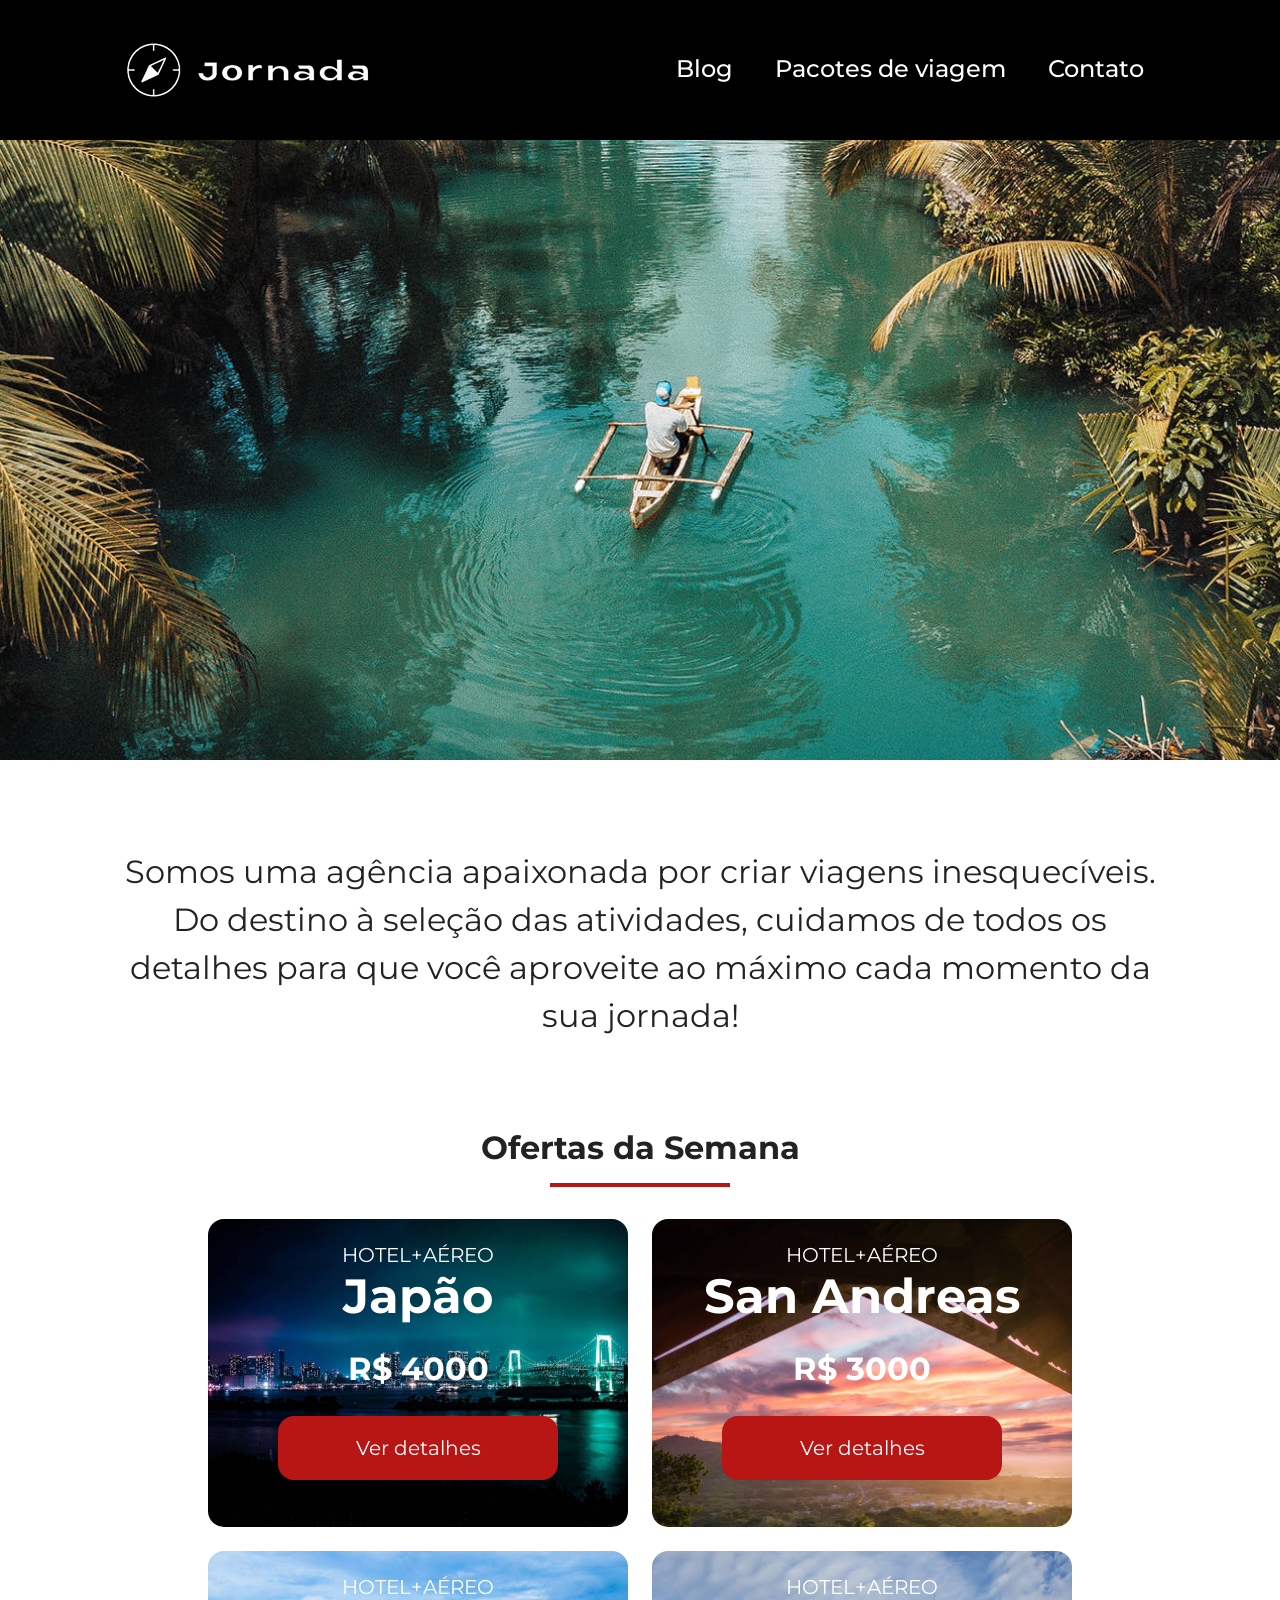
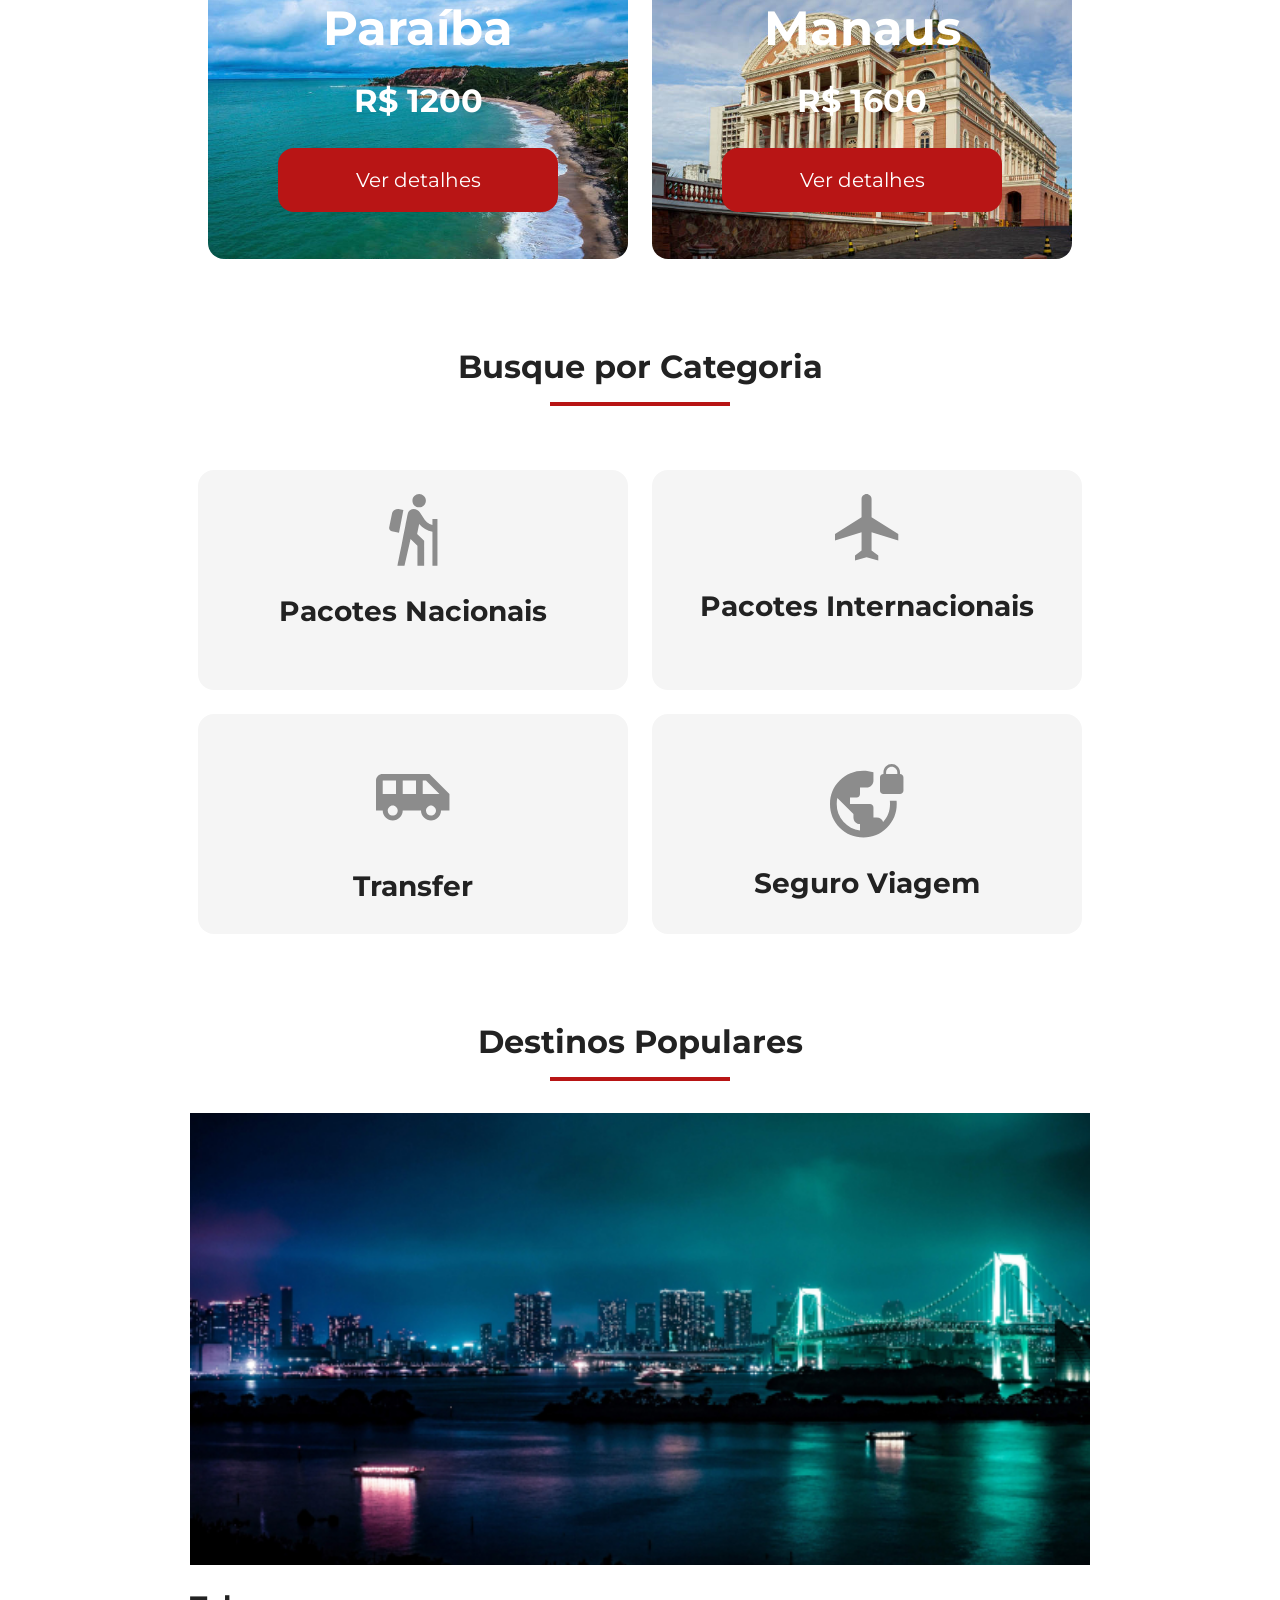
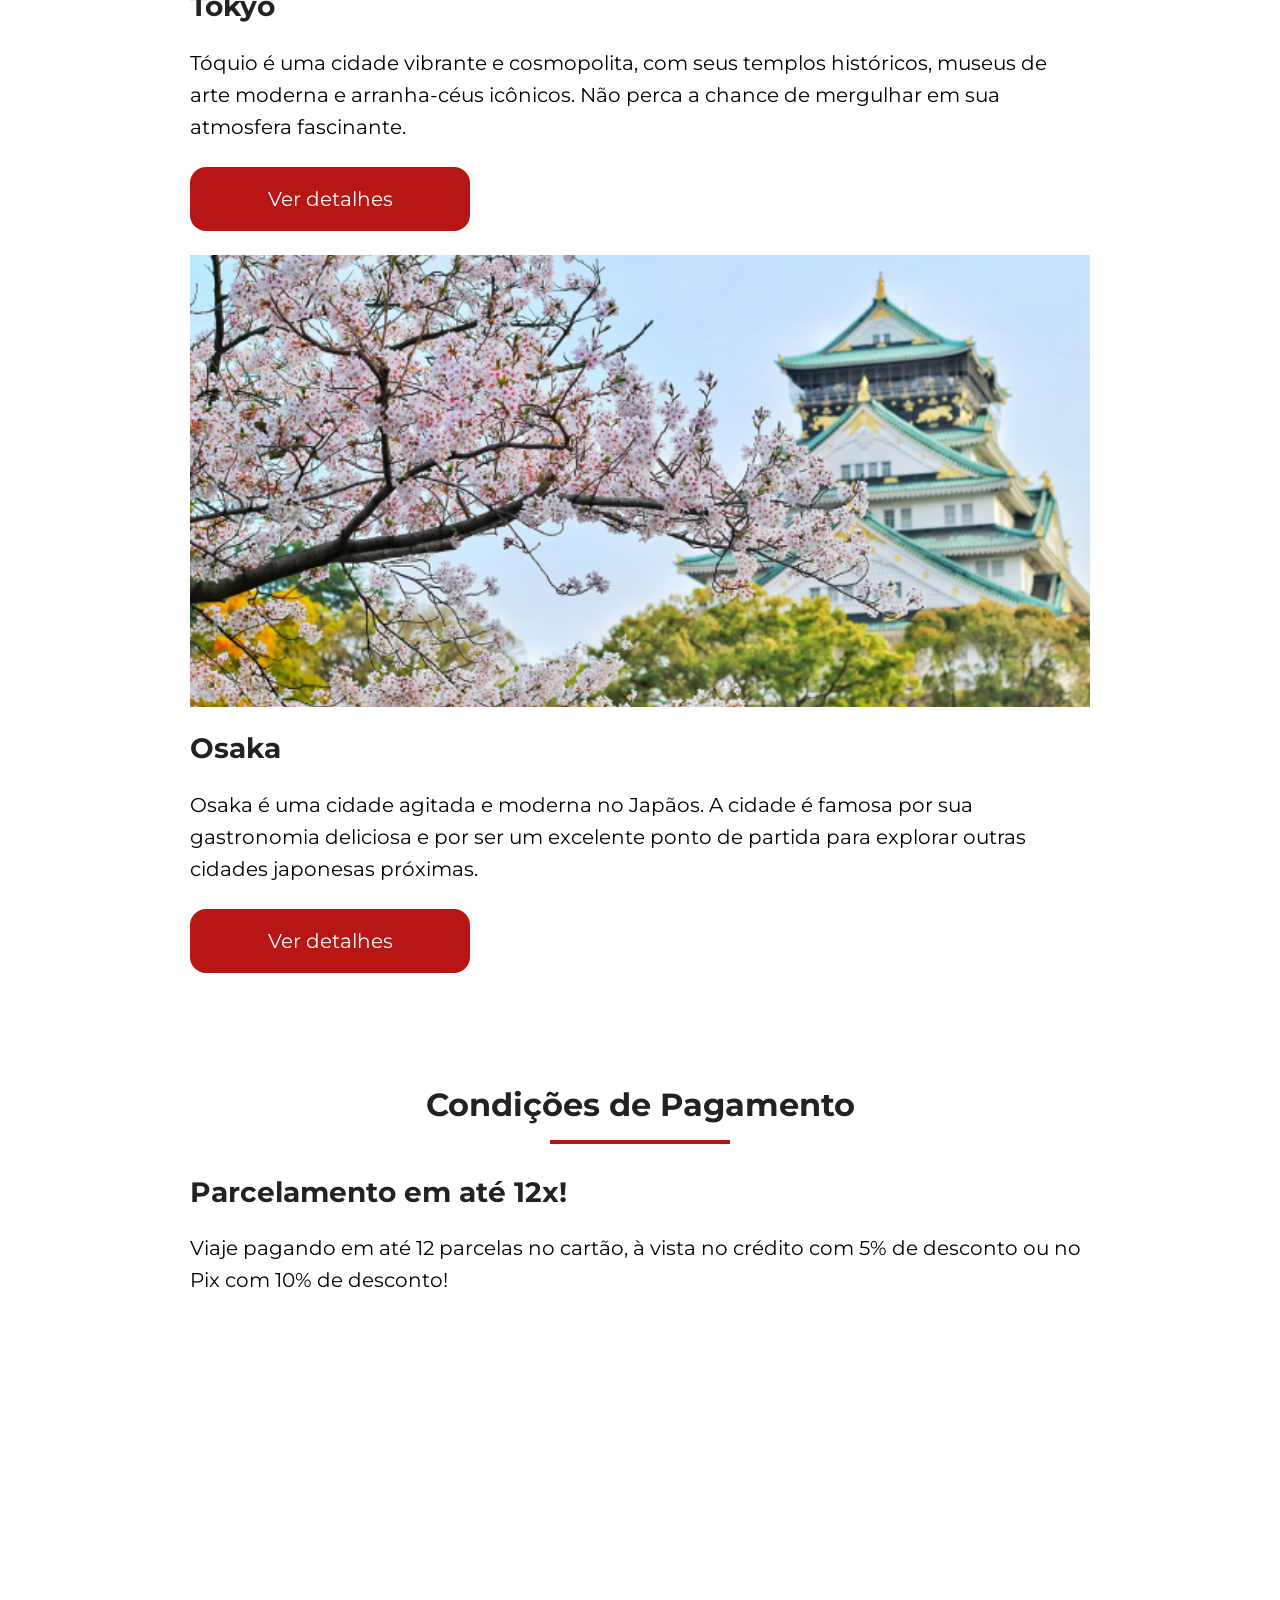
==== index.html @ 36fef47f "corrigindo codigo" ====
<!doctype html>
<html lang="pt-br">
  <head>
    <meta charset="UTF-8" />
    <meta name="viewport" content="width=device-width, initial-scale=1.0" />
    <title>jornada-viagem</title>
    <link rel="stylesheet" href="css/style.css" />
    <link rel="shortcut icon" href="favicon.png" type="image/x-icon" />
  </head>
  <body>
    <header>
      <a class="link_logo" href="index.html" title="acessar pagina principal"
        ><img
          class="img_mobile"
          src="img/Logo-provisória-branca 1.png"
          alt="bussolar"
        />
        <img
          class="img_desktop"
          src="img/Logo-bussolar+texto-branca 1 (1).png"
          alt="bussolar+jornada"
        />
      </a>
      <div class="navgacao">
        <label for="menu">
          <img src="img/menu.png" alt="menu" />
        </label>
        <input type="checkbox" name="menu" id="menu" hidden />
        <nav>
          <ul class="list_link">
            <li>
              <a href="blog.html" target="_blank" title="acessar blog">Blog</a>
            </li>
            <li>
              <a
                href="pacotes.html"
                target="_blank"
                title="acessar pacotes de viagem"
                >Pacotes de viagem</a
              >
            </li>
            <li>
              <a href="contato.html" target="_blank" title="acessar contato"
                >Contato</a
              >
            </li>
          </ul>
        </nav>
      </div>
    </header>
    <section class="hero">
      <div class="hero-img"></div>
      <h2>
        Somos uma agência apaixonada por criar viagens inesquecíveis. Do destino
        à seleção das atividades, cuidamos de todos os detalhes para que você
        aproveite ao máximo cada momento da sua jornada!
      </h2>
    </section>
    <section class="offers">
      <div class="section-title">
        <h2>Ofertas da Semana</h2>
        <hr />
      </div>
      <div class="offers-cards">
        <article class="card japao">
          <header>
            <p>HOTEL+AÉREO</p>
            <h3>
              Japão<br />
              <span>R$ 4000</span>
            </h3>
          </header>
          <footer><a href="#" class="button">Ver detalhes</a></footer>
        </article>
        <article class="card san-andreas">
          <header>
            <p>HOTEL+AÉREO</p>
            <h3>
              San Andreas<br />
              <span>R$ 3000</span>
            </h3>
          </header>
          <footer><a href="#" class="button">Ver detalhes</a></footer>
        </article>
        <article class="card paraiba">
          <header>
            <p>HOTEL+AÉREO</p>
            <h3>
              Paraíba<br />
              <span>R$ 1200</span>
            </h3>
          </header>
          <footer><a href="#" class="button">Ver detalhes</a></footer>
        </article>
        <article class="card manaus">
          <header>
            <p>HOTEL+AÉREO</p>
            <h3>
              Manaus<br />
              <span>R$ 1600</span>
            </h3>
          </header>
          <footer>
            <a
              href="#"
              target="_blank"
              title="veja mais detalhes do destino Manaus"
              class="button"
              >Ver detalhes</a
            >
          </footer>
        </article>
      </div>
    </section>
    <section class="cartegory">
      <div class="section-title">
        <h2>Busque por Categoria</h2>
        <hr />
      </div>
      <div class="cartegory-cards">
        <a
          class="card"
          href="#"
          title="busque pela categoria pacote nacionais"
          target="_blank"
        >
          <img
            src="./img/pacotes-nacionais.svg"
            alt="incone cinza ae representando pessoa fazendo tracking"
          />
          <h3 class="title-container">Pacotes Nacionais</h3>
        </a>
        <a
          class="card"
          href="#"
          title="busque pela categoria pacote internacionais"
          target="_blank"
        >
          <img
            src="./img/pacotes-interacionais (1).svg"
            alt="incone cinza ae representando aviao de viagem internacional"
          />
          <h3 class="title-container">Pacotes Internacionais</h3>
        </a>
        <a
          class="card single-line transfer"
          href="#"
          title="busque pela categoria transfer"
          target="_blank"
        >
          <img
            src="./img/transfer.svg"
            alt="incone cinza ae representando onibus de viagem"
          />
          <h3 class="title-container">Transfer</h3>
        </a>
        <a
          class="card single-line"
          href="#"
          title="busque pela categoria Seguro Viagem"
          target="_blank"
        >
          <img
            src="./img/seguro-viagem.svg"
            alt="incone cinza ae representando seguro de vida"
          />
          <h3 class="title-container">Seguro Viagem</h3>
        </a>
      </div>
    </section>
    <section class="popular-destinations">
      <div class="section-title">
        <h2>Destinos Populares</h2>
        <hr />
      </div>
      <div class="popular-destination">
        <div class="destinations-cards">
          <article class="destinations-item">
            <header>
              <div class="img-intes tokyo"></div>
              <h4 class="title-container">Tokyo</h4>
              <p class="text-container">
                Tóquio é uma cidade vibrante e cosmopolita, com seus templos
                históricos, museus de arte moderna e arranha-céus icônicos. Não
                perca a chance de mergulhar em sua atmosfera fascinante.
              </p>
            </header>
            <footer>
              <a
                href="#"
                target="_blank"
                title="veja mais detalhes do destino Tokyo"
                class="button"
                >Ver detalhes</a
              >
            </footer>
          </article>
          <article class="destinations-item">
            <header>
              <div class="img-intes osaka"></div>
              <h4 class="title-container">Osaka</h4>
              <p class="text-container">
                Osaka é uma cidade agitada e moderna no Japãos. A cidade é
                famosa por sua gastronomia deliciosa e por ser um excelente
                ponto de partida para explorar outras cidades japonesas
                próximas.
              </p>
            </header>
            <footer>
              <a
                href="#"
                target="_blank"
                title="veja mais detalhes do destino Osaka"
                class="button"
                >Ver detalhes</a
              >
            </footer>
          </article>
        </div>
      </div>
    </section>
    <section class="payments">
      <div class="section-title">
        <h2>Condições de Pagamento</h2>
        <hr />
      </div>
      <div class="text-container">
        <h3 class="title-container">Parcelamento em até 12x!</h3>
        <p class="text-container">
          Viaje pagando em até 12 parcelas no cartão, à vista no crédito com 5%
          de desconto ou no Pix com 10% de desconto!
        </p>
      </div>
      <div class="img-container">
        <div class="img bag"></div>
        <div class="img passaport"></div>
        <div class="img people colspan-2"></div>
      </div>
    </section>
  </body>
</html>
---- css/style.css ----
@import url("./global.css");
@import url("./header.css");
@import url("./hero.css");
@import url("./offers.css");
@import url("./category.css");
@import url("./destinations.css");
@import url("./payments.css ");
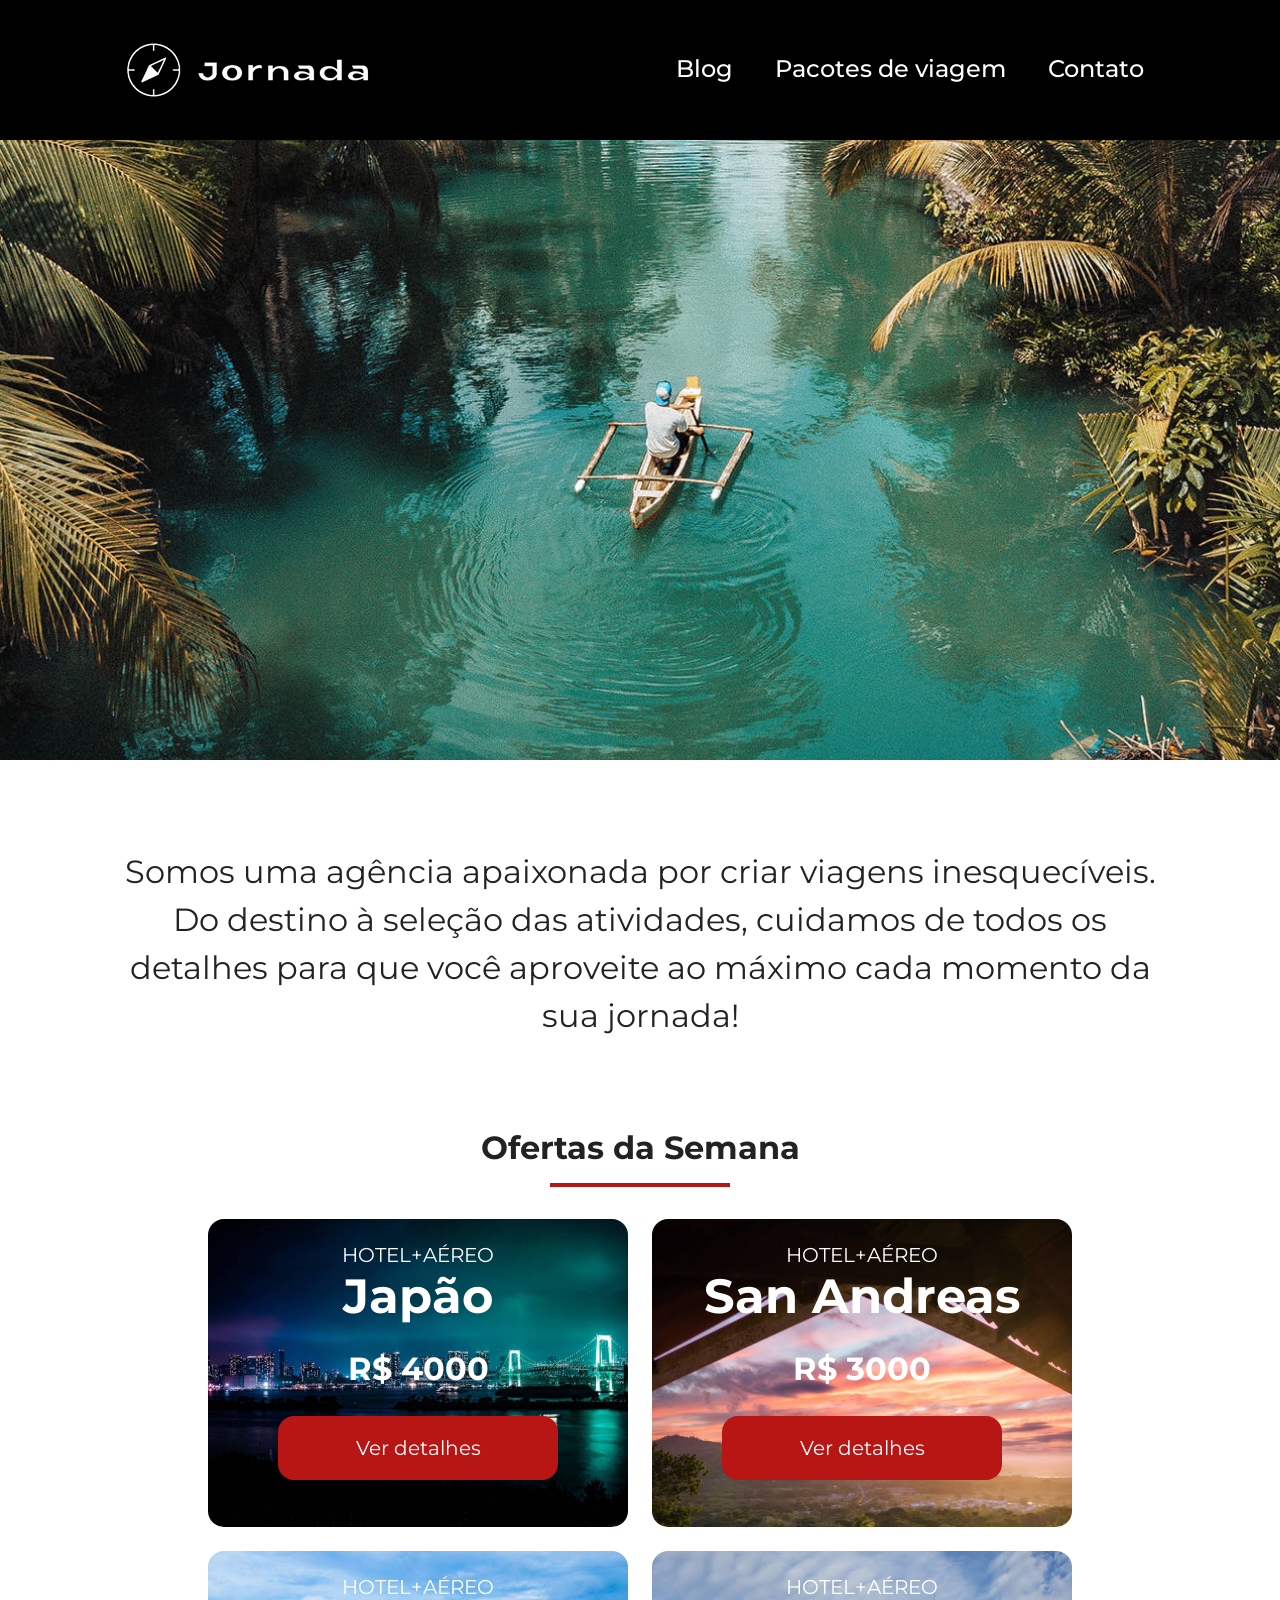
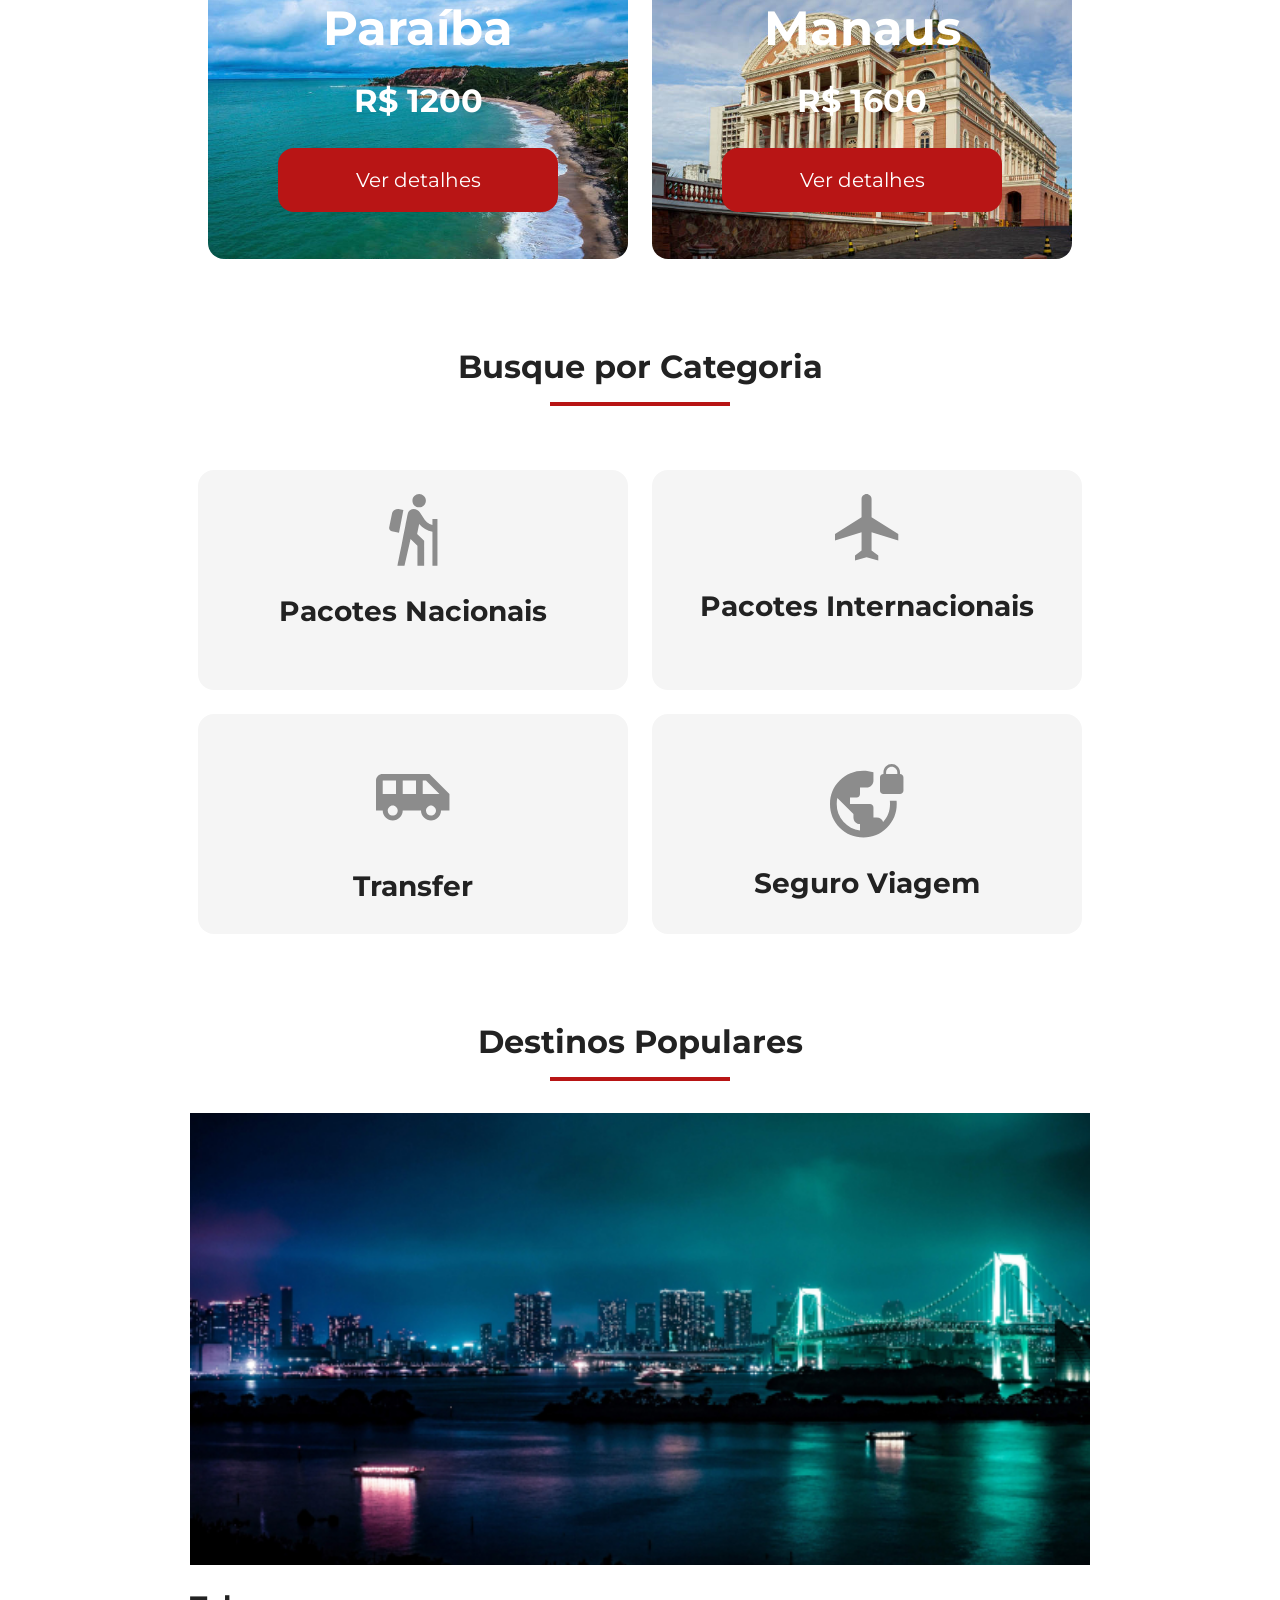
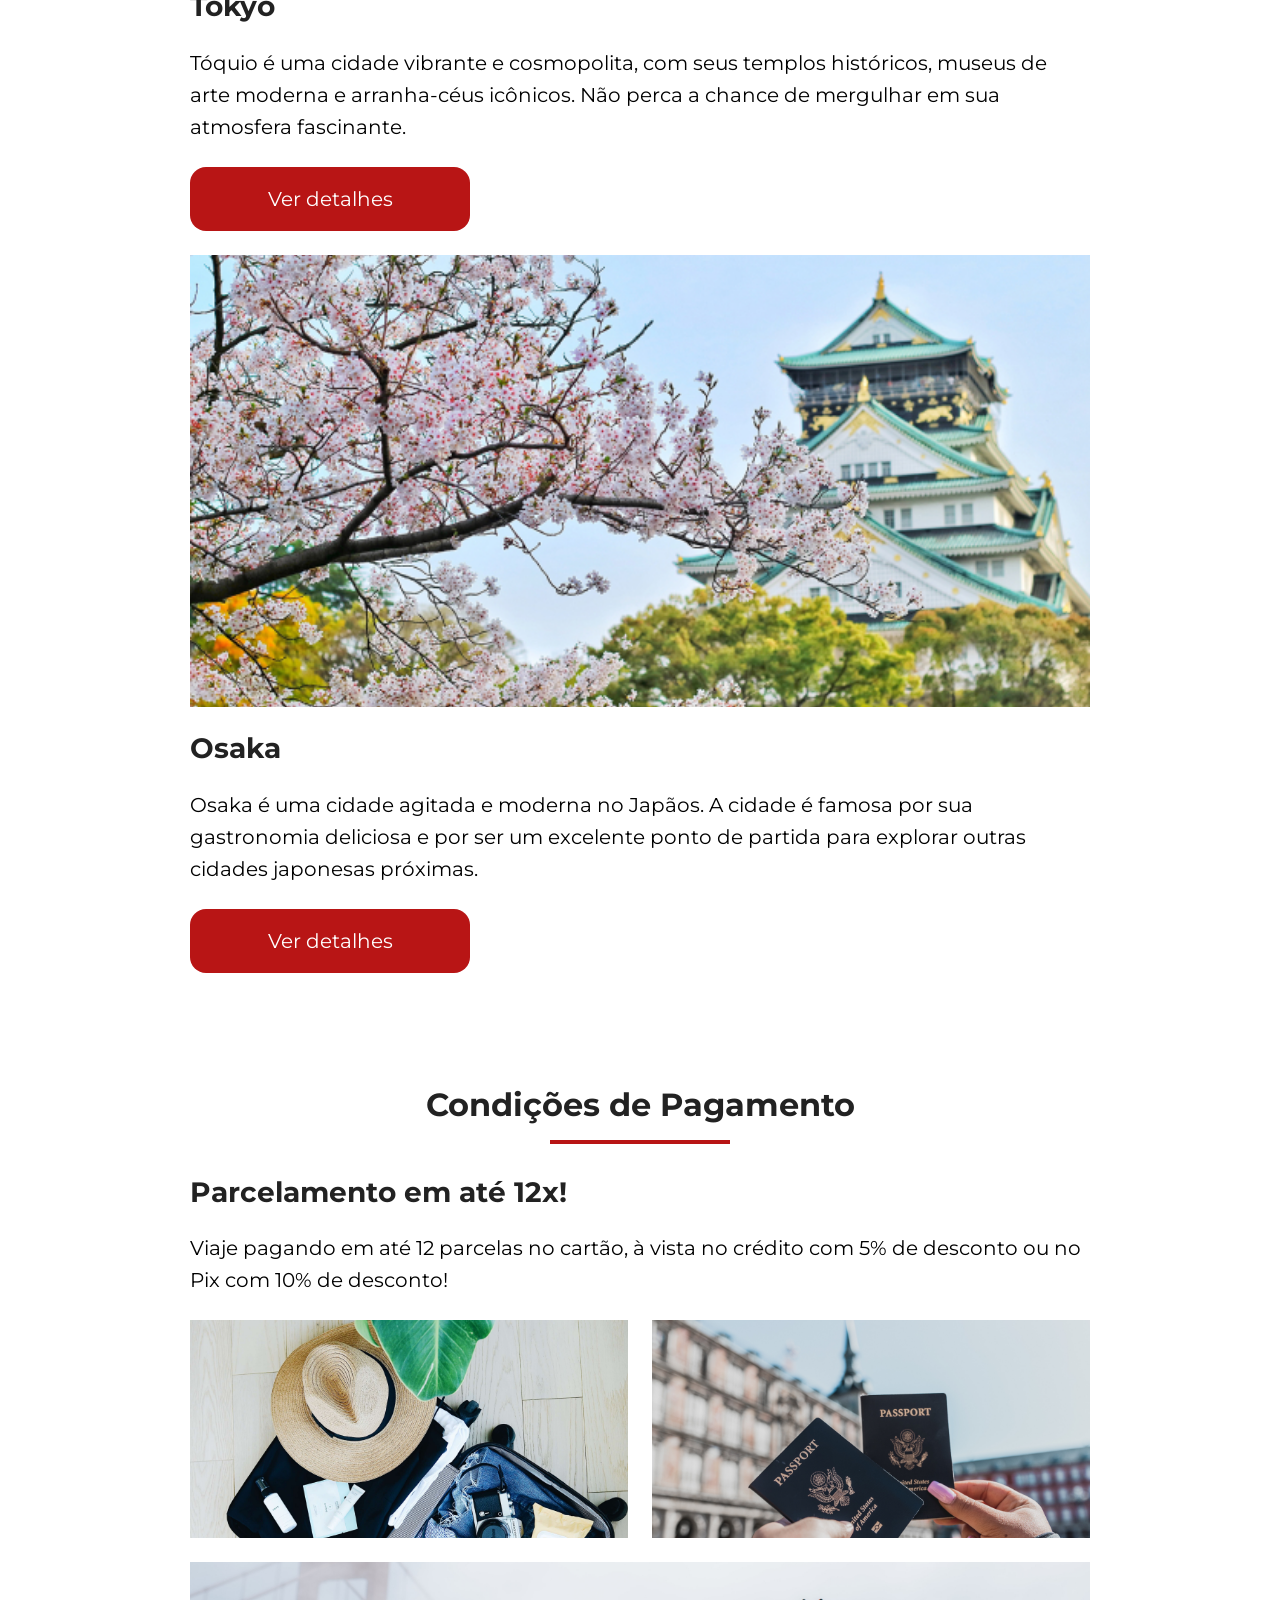
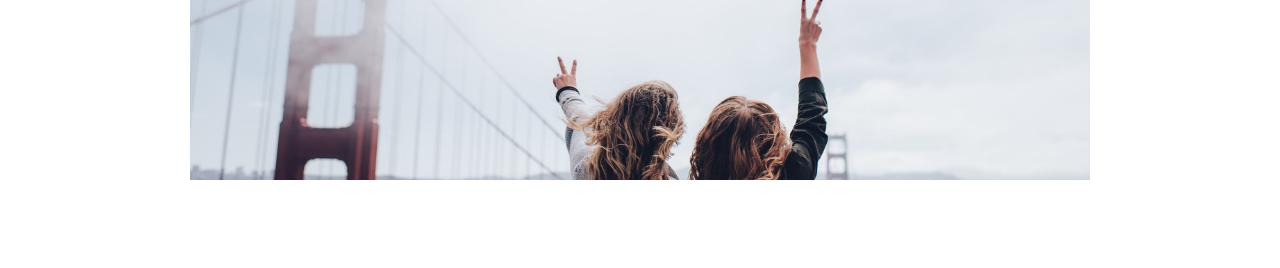
==== commit 39a248da: "finalizando paymenst" ====
--- a/index.html
+++ b/index.html
@@ -224,17 +224,19 @@
         <h2>Condições de Pagamento</h2>
         <hr />
       </div>
-      <div class="text-container">
-        <h3 class="title-container">Parcelamento em até 12x!</h3>
-        <p class="text-container">
-          Viaje pagando em até 12 parcelas no cartão, à vista no crédito com 5%
-          de desconto ou no Pix com 10% de desconto!
-        </p>
-      </div>
-      <div class="img-container">
-        <div class="img bag"></div>
-        <div class="img passaport"></div>
-        <div class="img people colspan-2"></div>
+      <div class="content-container">
+        <div class="text-container">
+          <h3 class="title-container">Parcelamento em até 12x!</h3>
+          <p class="text-container">
+            Viaje pagando em até 12 parcelas no cartão, à vista no crédito com
+            5% de desconto ou no Pix com 10% de desconto!
+          </p>
+        </div>
+        <div class="img-container">
+          <div class="img bag"></div>
+          <div class="img passaport"></div>
+          <div class="img people colspan-2"></div>
+        </div>
       </div>
     </section>
   </body>
--- a/css/style.css
+++ b/css/style.css
@@ -4,4 +4,4 @@
 @import url("./offers.css");
 @import url("./category.css");
 @import url("./destinations.css");
-@import url("./payments.css ");
+@import url("./payments.css");
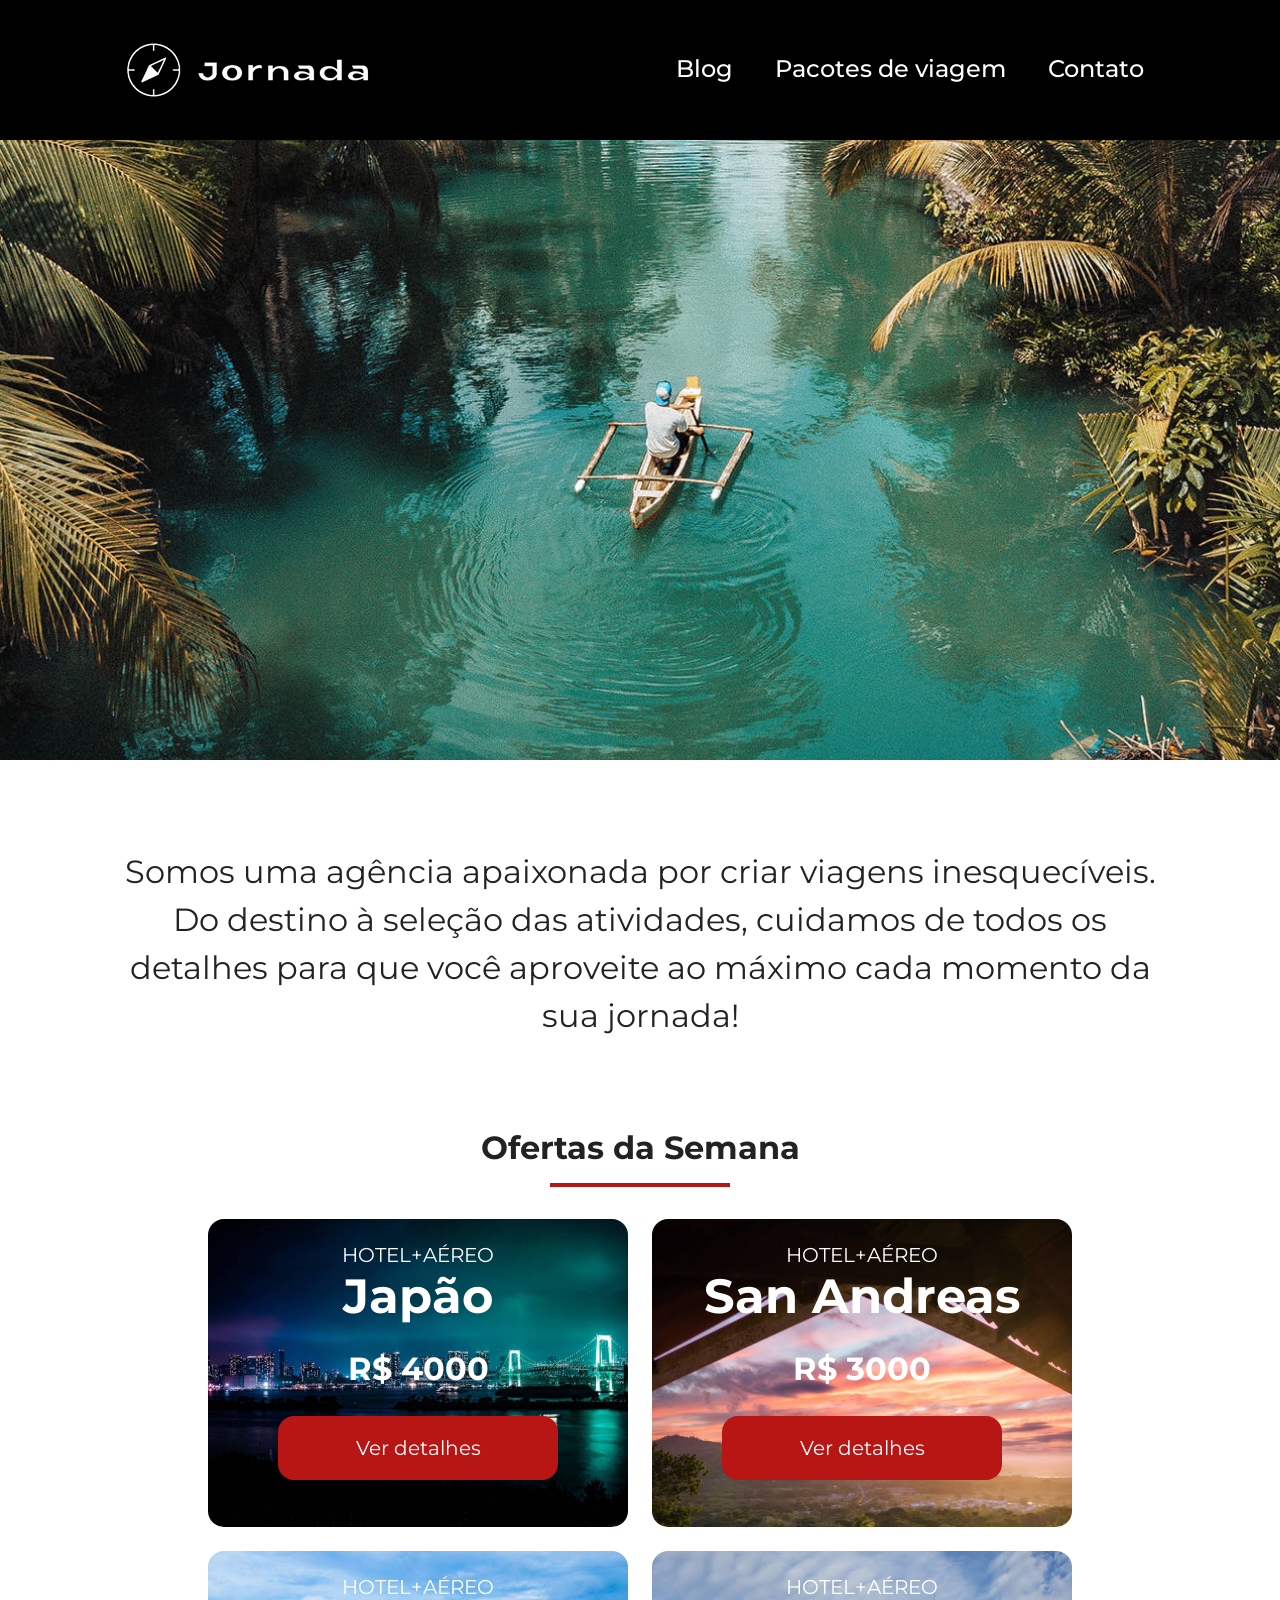
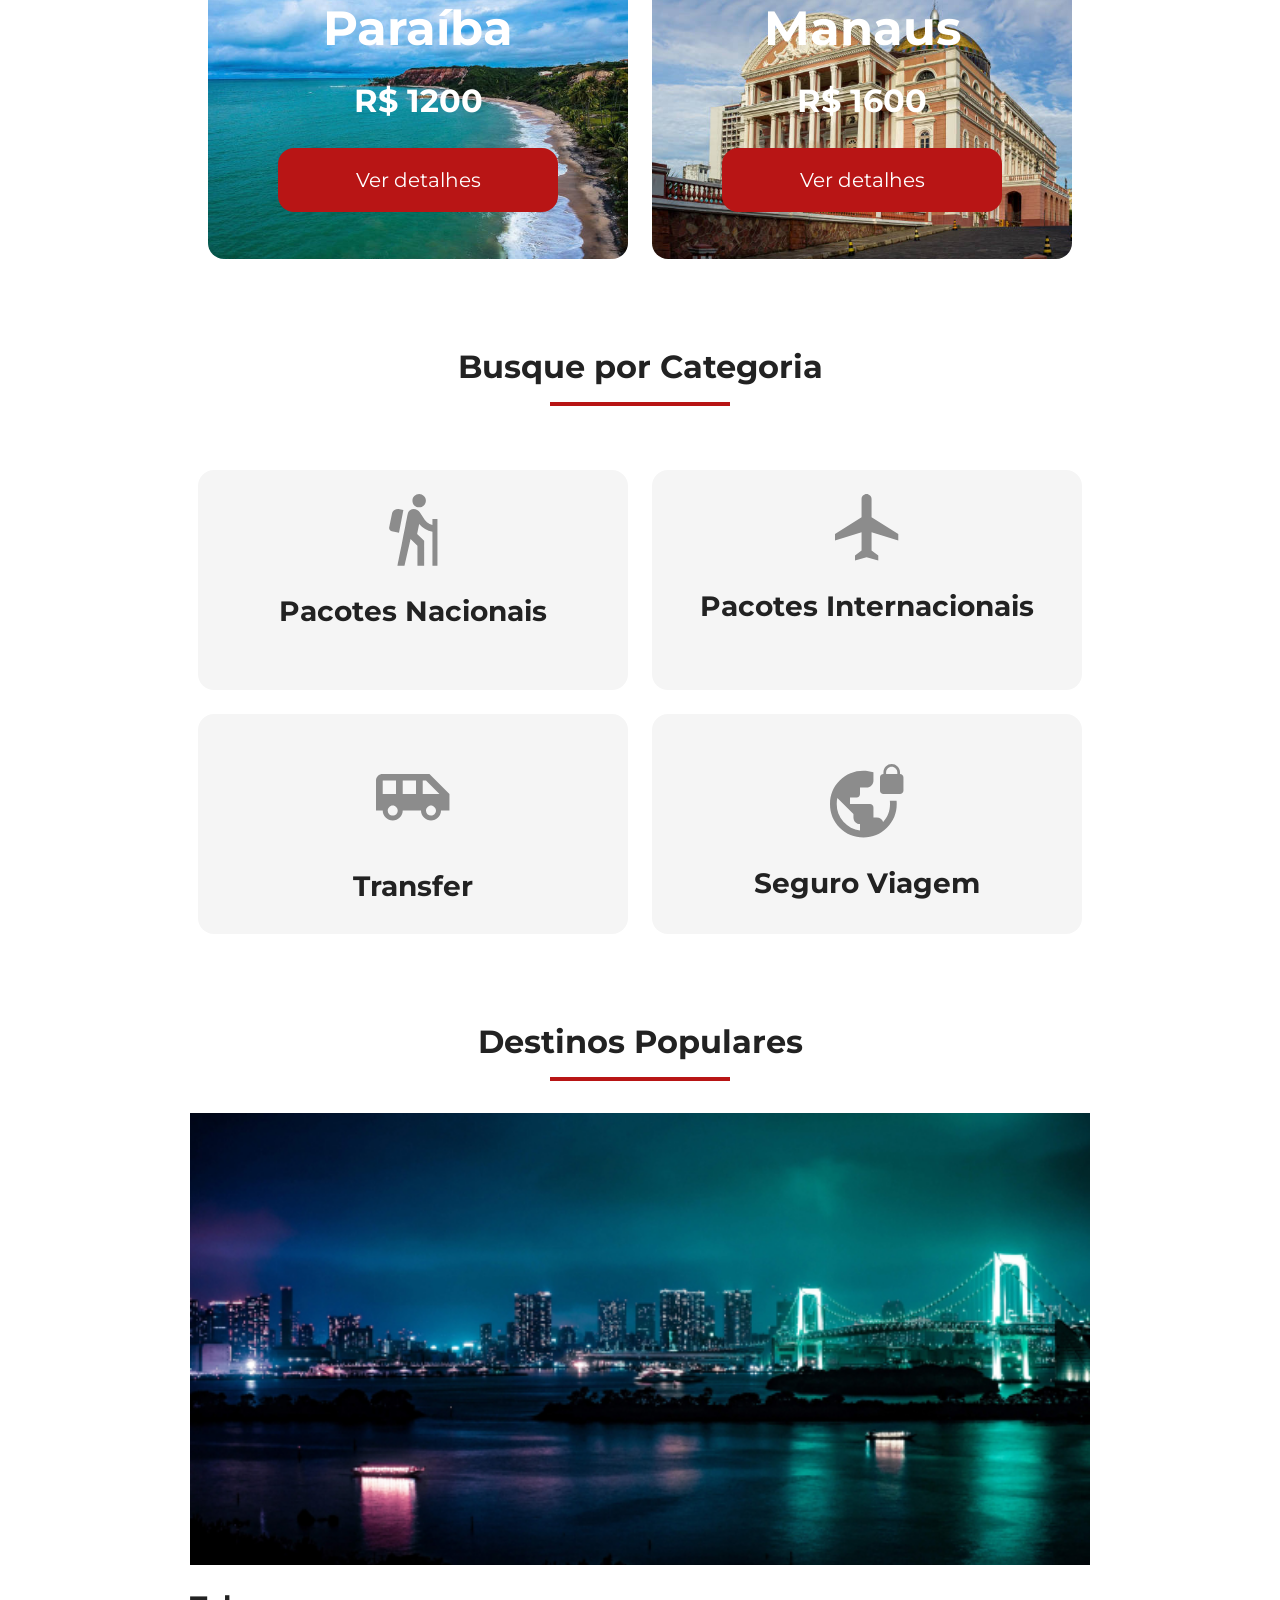
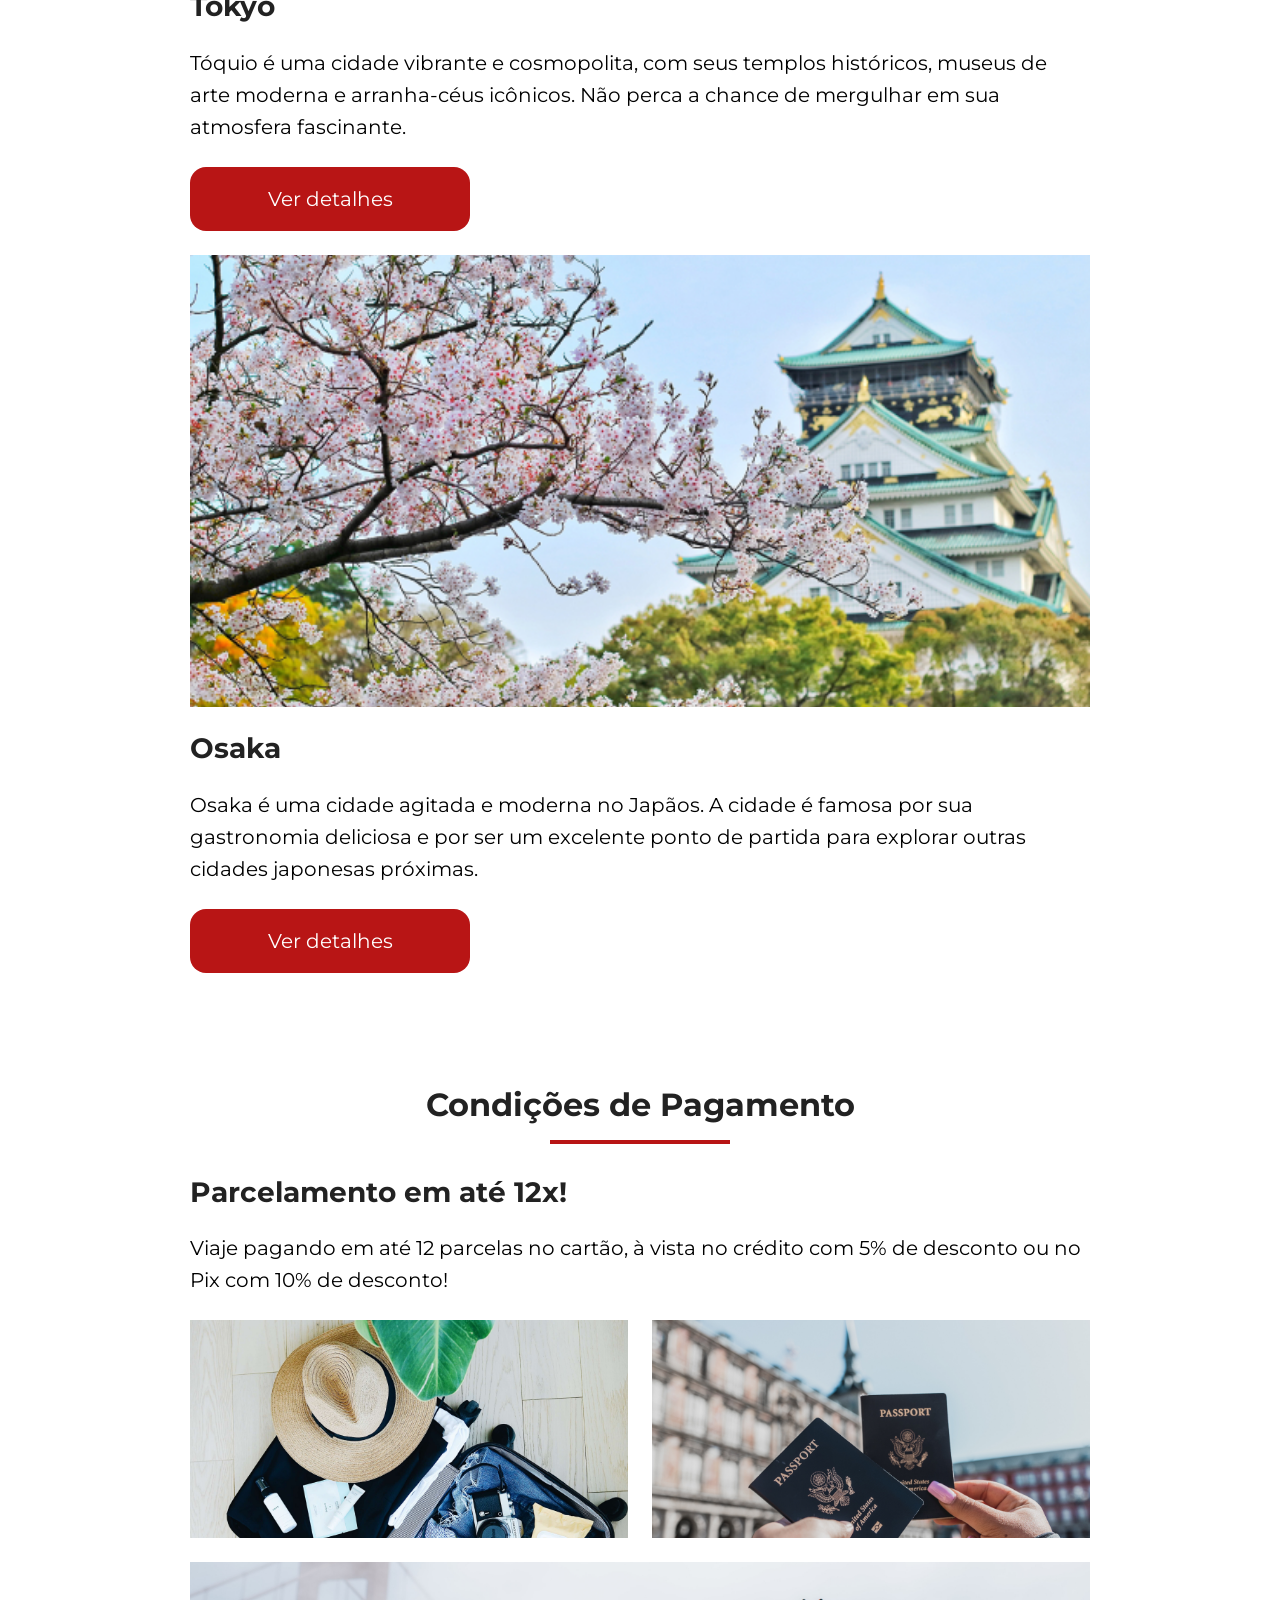
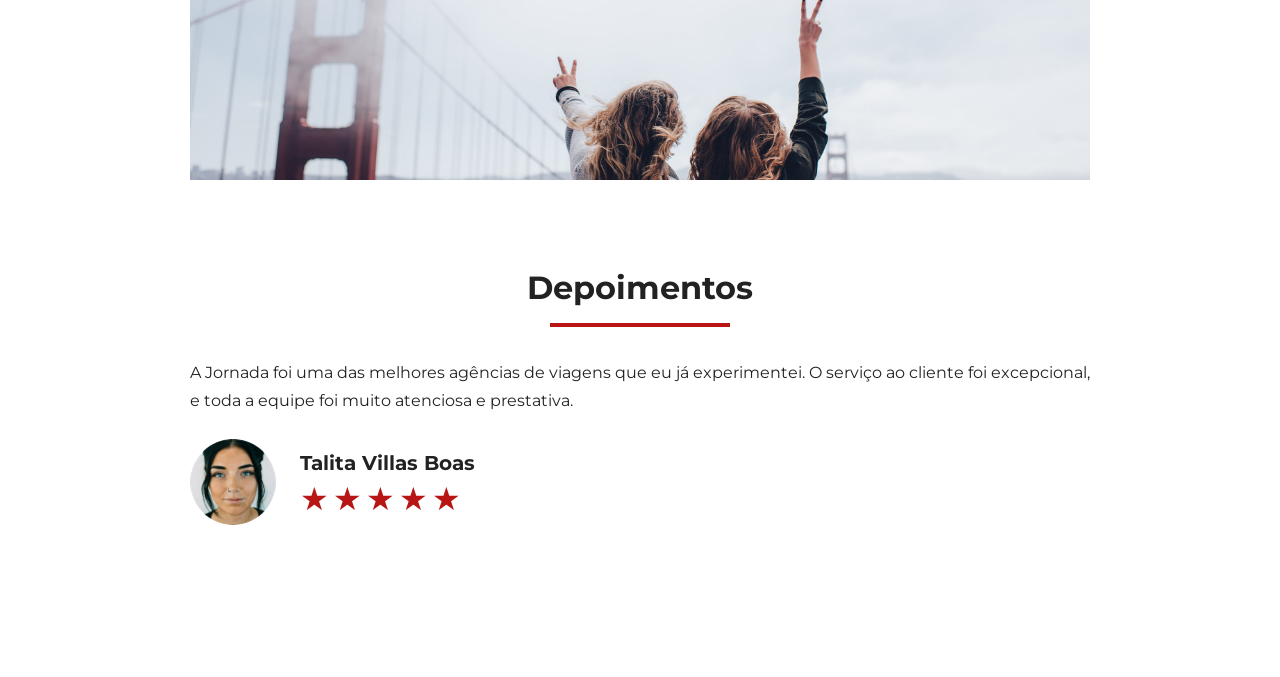
==== commit 734be7a4: "comecando a testio=monials e finalizando a primeira estilizacao" ====
--- a/index.html
+++ b/index.html
@@ -239,5 +239,31 @@
         </div>
       </div>
     </section>
+    <section class="testimonials">
+      <div class="section-title">
+        <h2>Depoimentos</h2>
+        <hr />
+      </div>
+      <div class="testimonials-cards">
+        <article>
+          <header>
+            <p>A Jornada foi uma das melhores agências de viagens que eu já experimentei. O serviço ao cliente foi excepcional, e toda a equipe foi muito atenciosa e prestativa.</p>
+          </header>
+          <footer>
+            <img src="./img/avata1.png" alt="avatar Talita Villas Boas" class="avatar" />
+            <div class="profile-content">
+            <h4 >Talita Villas Boas</h4>
+            <span class="star">&starf;</span>
+            <span class="star">&starf;</span>
+            <span class="star">&starf;</span>
+            <span class="star">&starf;</span>
+            <span class="star">&starf;</span>
+            </div>
+          </footer>
+        </article>
+        <article></article>
+        <article></article>
+
+    </section>
   </body>
 </html>
--- a/css/style.css
+++ b/css/style.css
@@ -4,4 +4,5 @@
 @import url("./offers.css");
 @import url("./category.css");
 @import url("./destinations.css");
-@import url("./payments.css");+@import url("./payments.css");
+@import url("./testimonials.css");
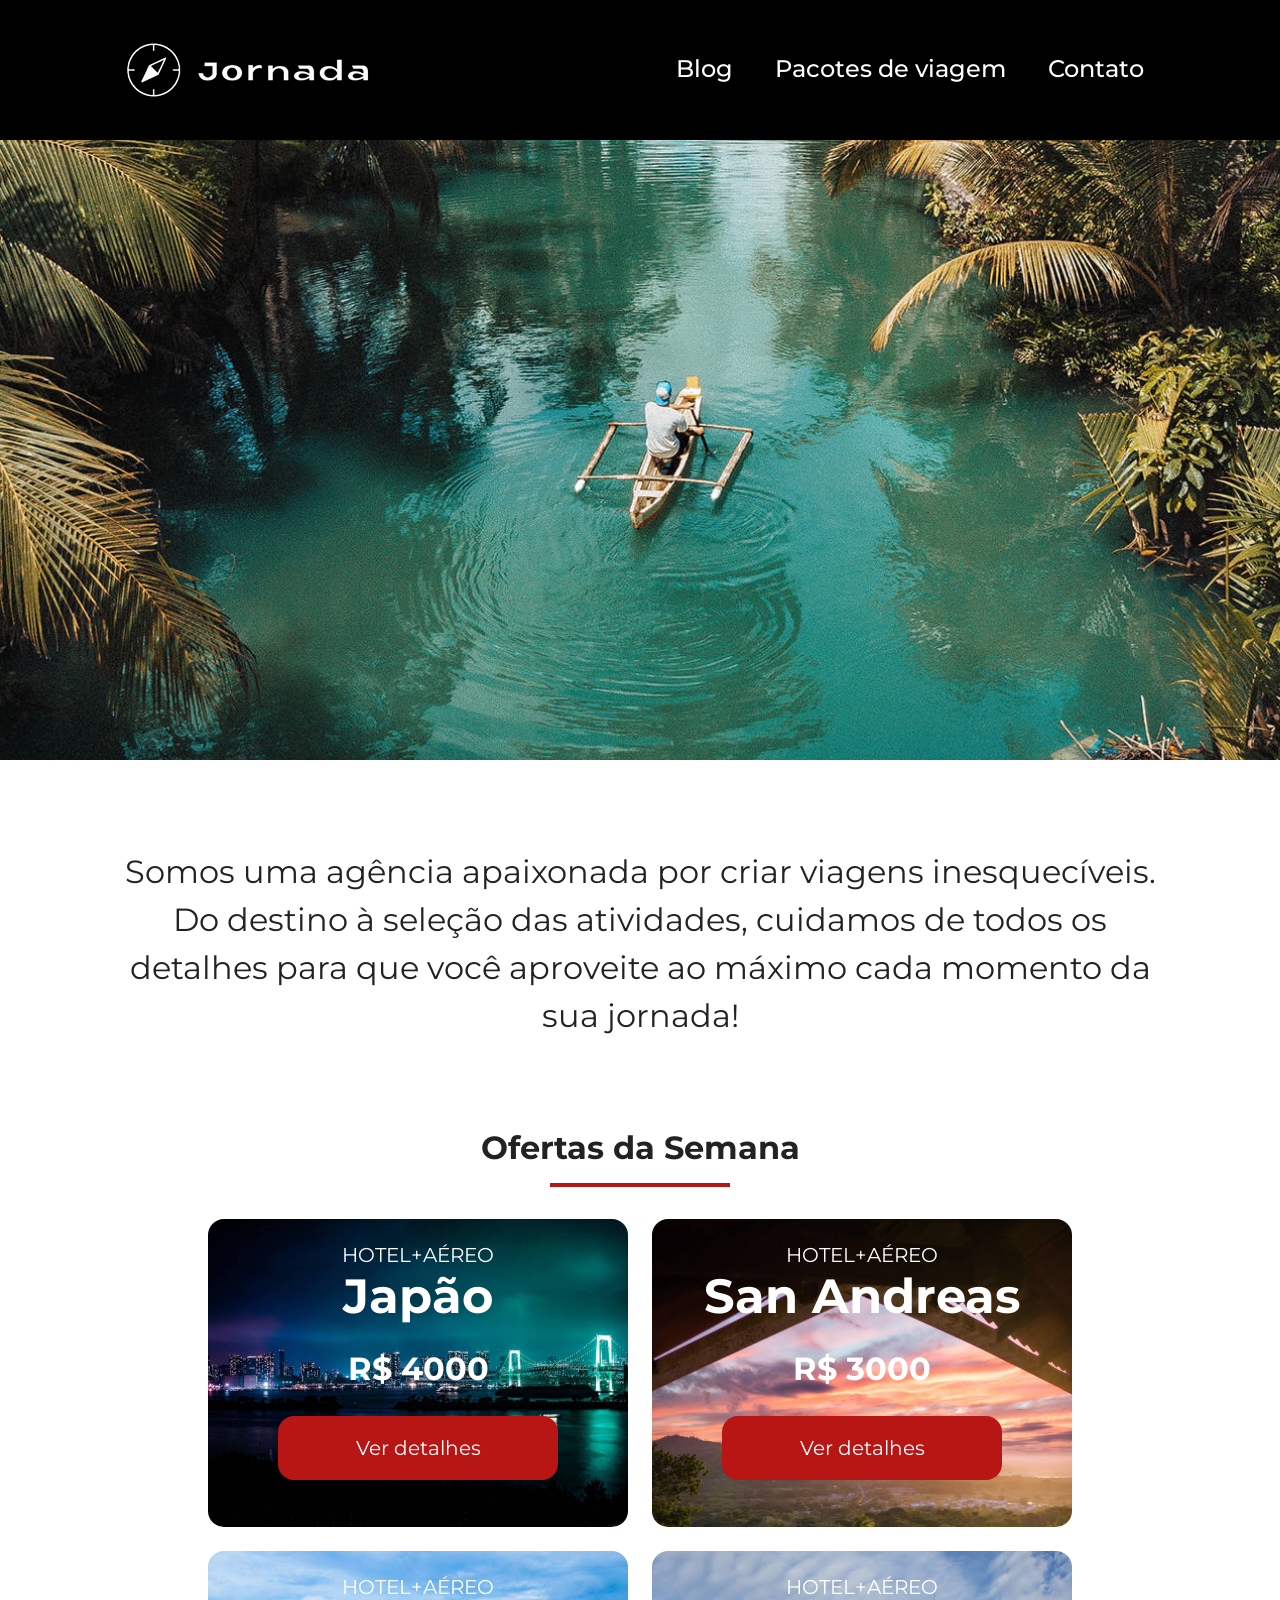
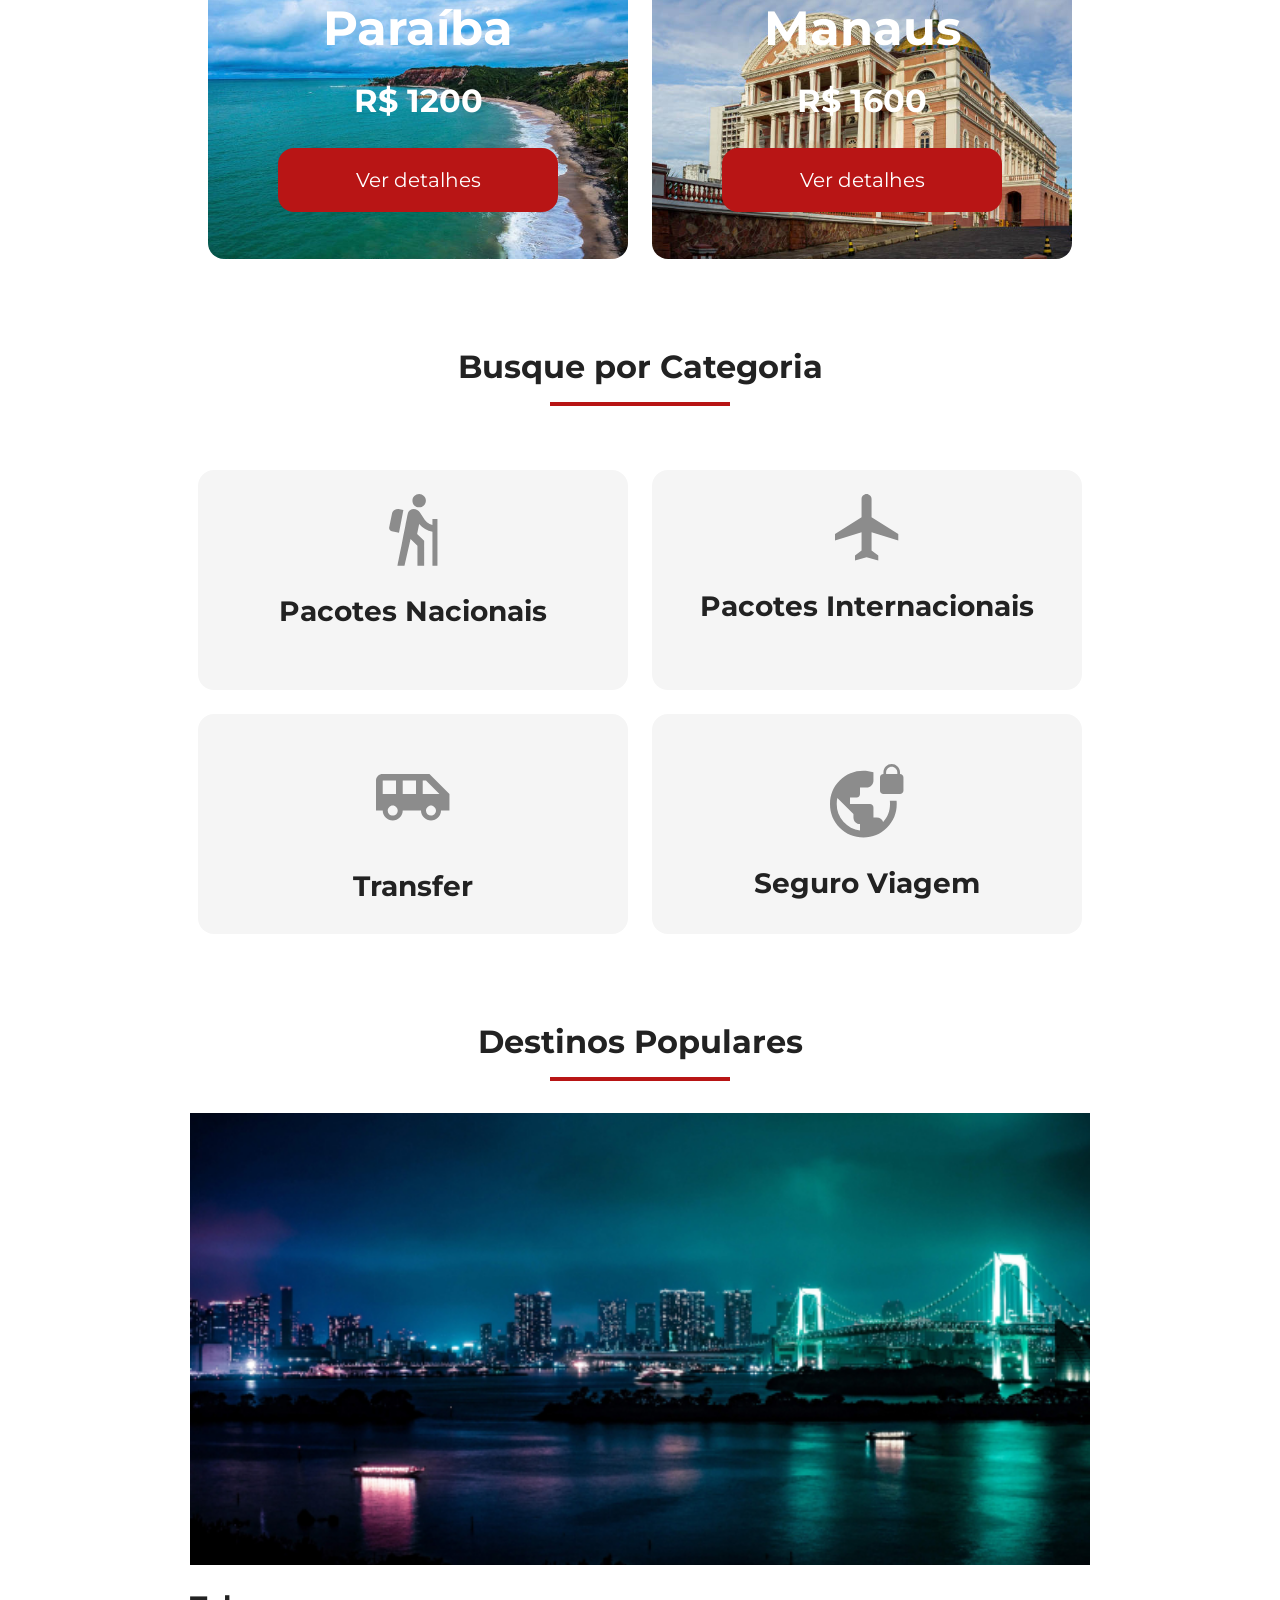
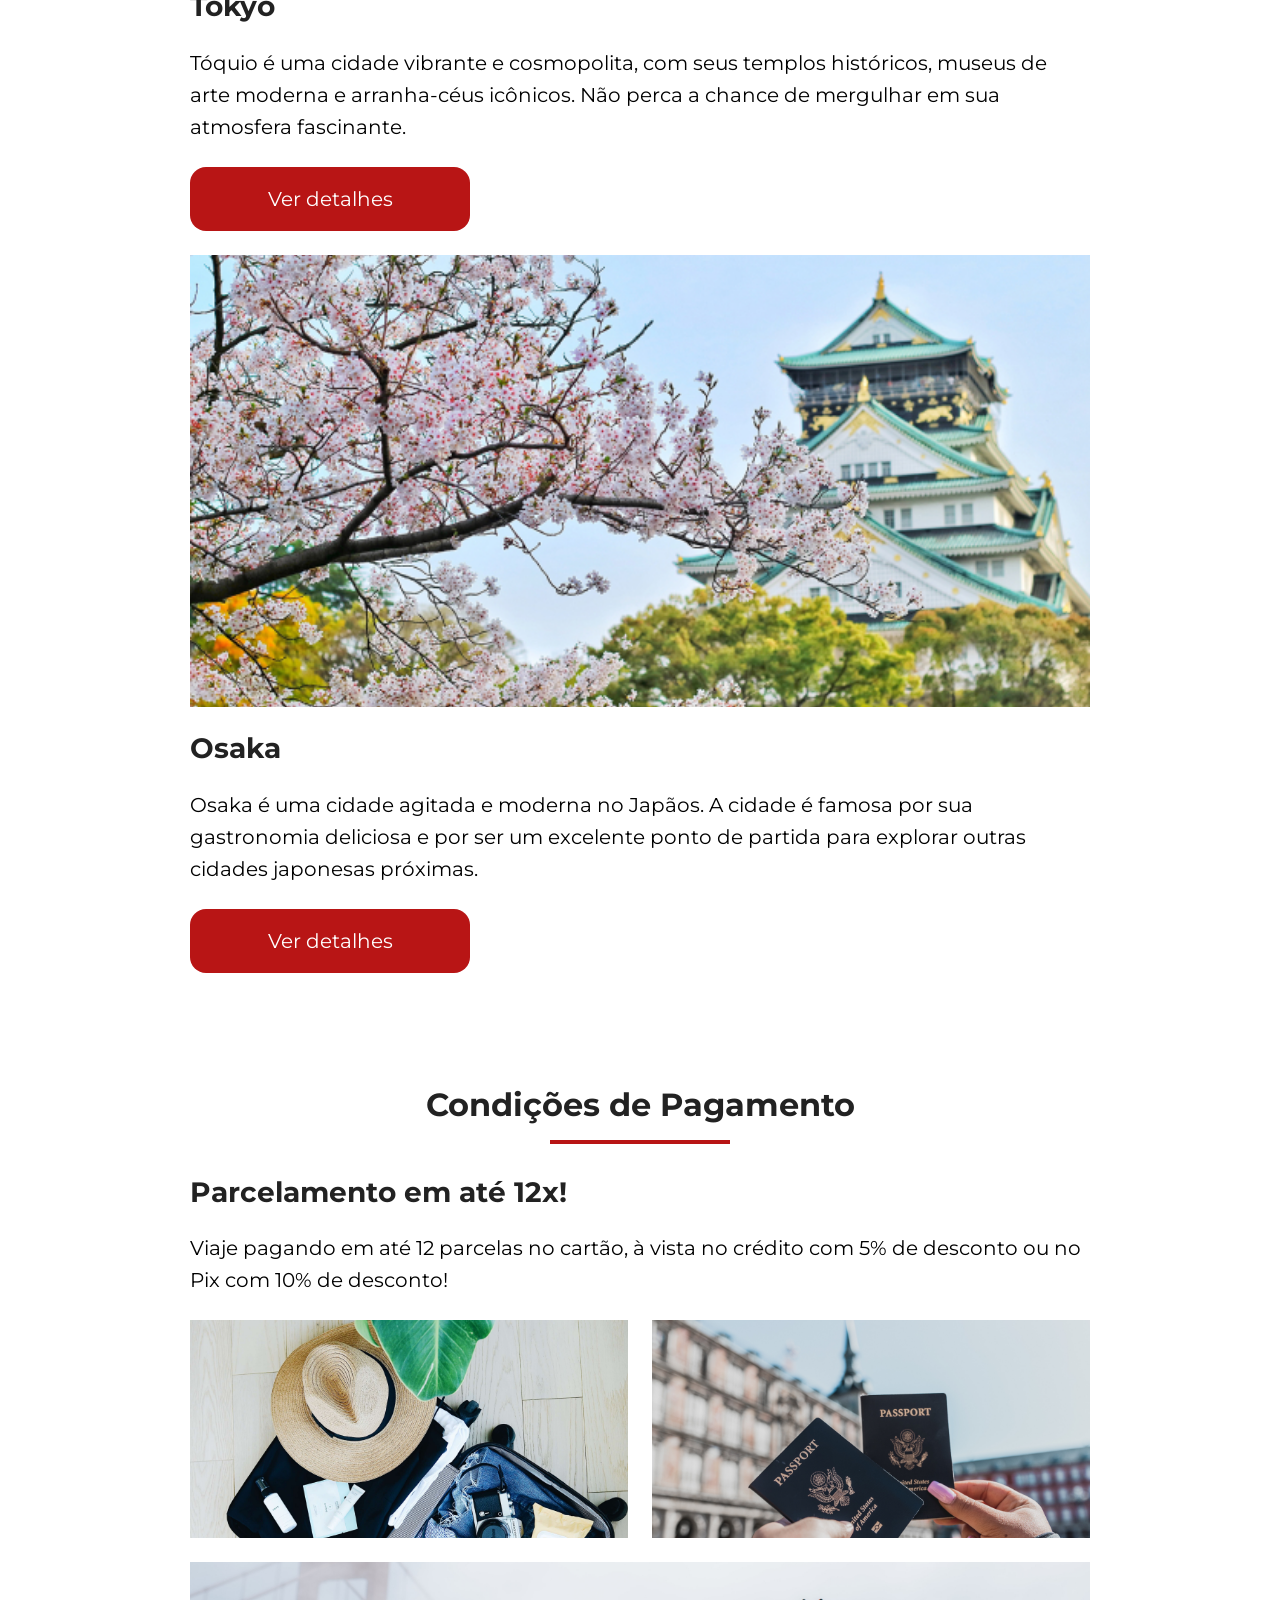
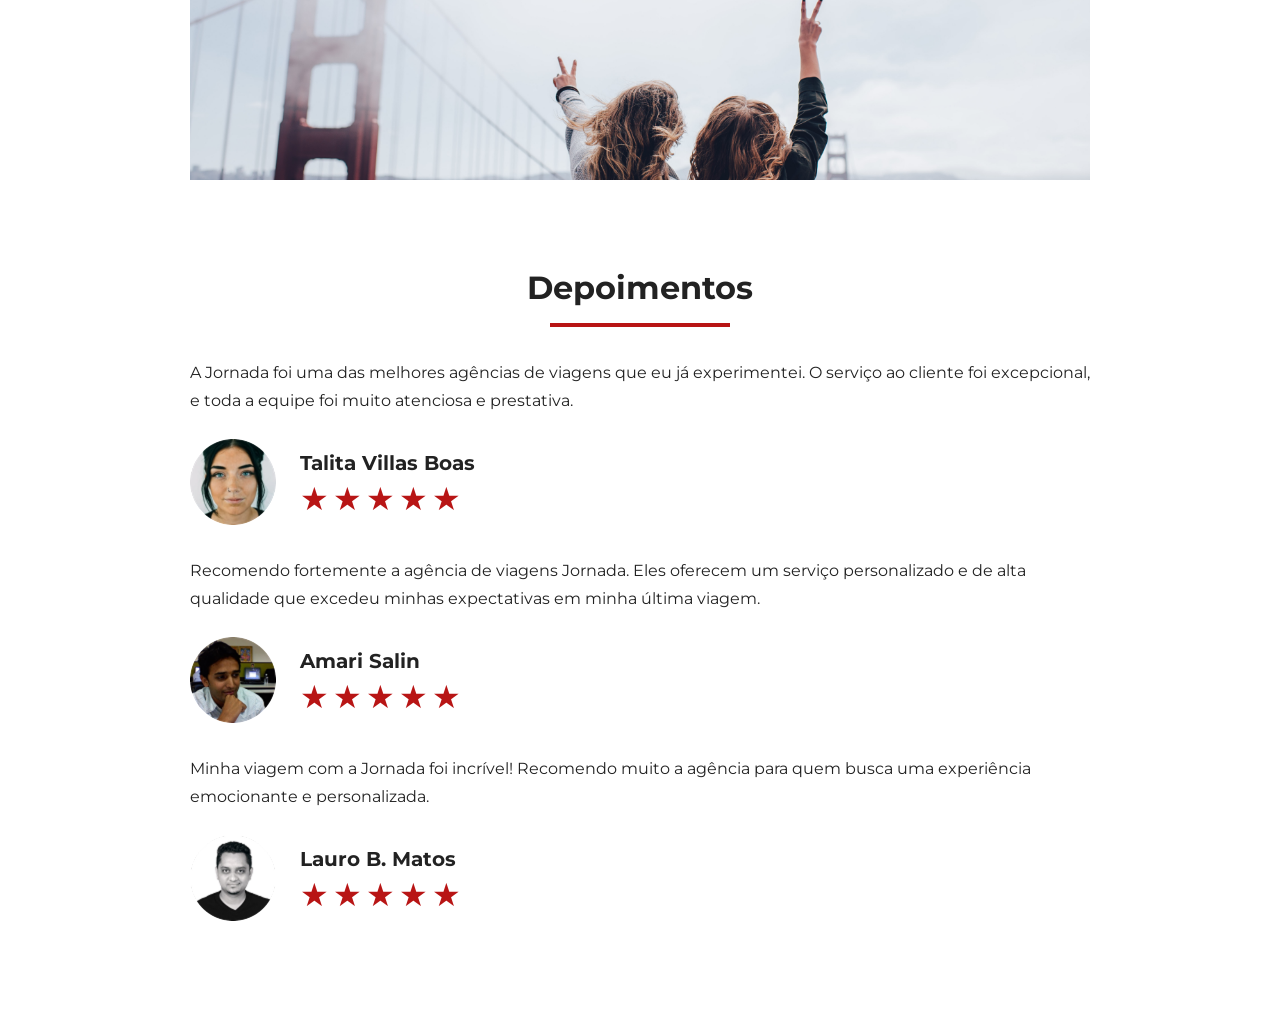
==== commit ba794b2b: "finalizando o testimonials.css" ====
--- a/index.html
+++ b/index.html
@@ -261,8 +261,38 @@
             </div>
           </footer>
         </article>
-        <article></article>
-        <article></article>
+        <article>
+          <header>
+            <p>Recomendo fortemente a agência de viagens Jornada. Eles oferecem um serviço personalizado e de alta qualidade que excedeu minhas expectativas em minha última viagem.</p>
+          </header>
+          <footer>
+            <img src="./img/avata2.png" alt="avatar Amari Salin" class="avatar" />
+            <div class="profile-content">
+            <h4 >Amari Salin</h4>
+            <span class="star">&starf;</span>
+            <span class="star">&starf;</span>
+            <span class="star">&starf;</span>
+            <span class="star">&starf;</span>
+            <span class="star">&starf;</span>
+            </div>
+          </footer>
+        </article>
+        <article>
+          <header>
+            <p>Minha viagem com a Jornada foi incrível! Recomendo muito a agência para quem busca uma experiência emocionante e personalizada.</p>
+          </header>
+          <footer>
+            <img src="./img/avata3.png" alt="avatar Lauro B. Matos" class="avatar" />
+            <div class="profile-content">
+            <h4 >Lauro B. Matos</h4>
+            <span class="star">&starf;</span>
+            <span class="star">&starf;</span>
+            <span class="star">&starf;</span>
+            <span class="star">&starf;</span>
+            <span class="star">&starf;</span>
+            </div>
+          </footer>
+        </article>
 
     </section>
   </body>
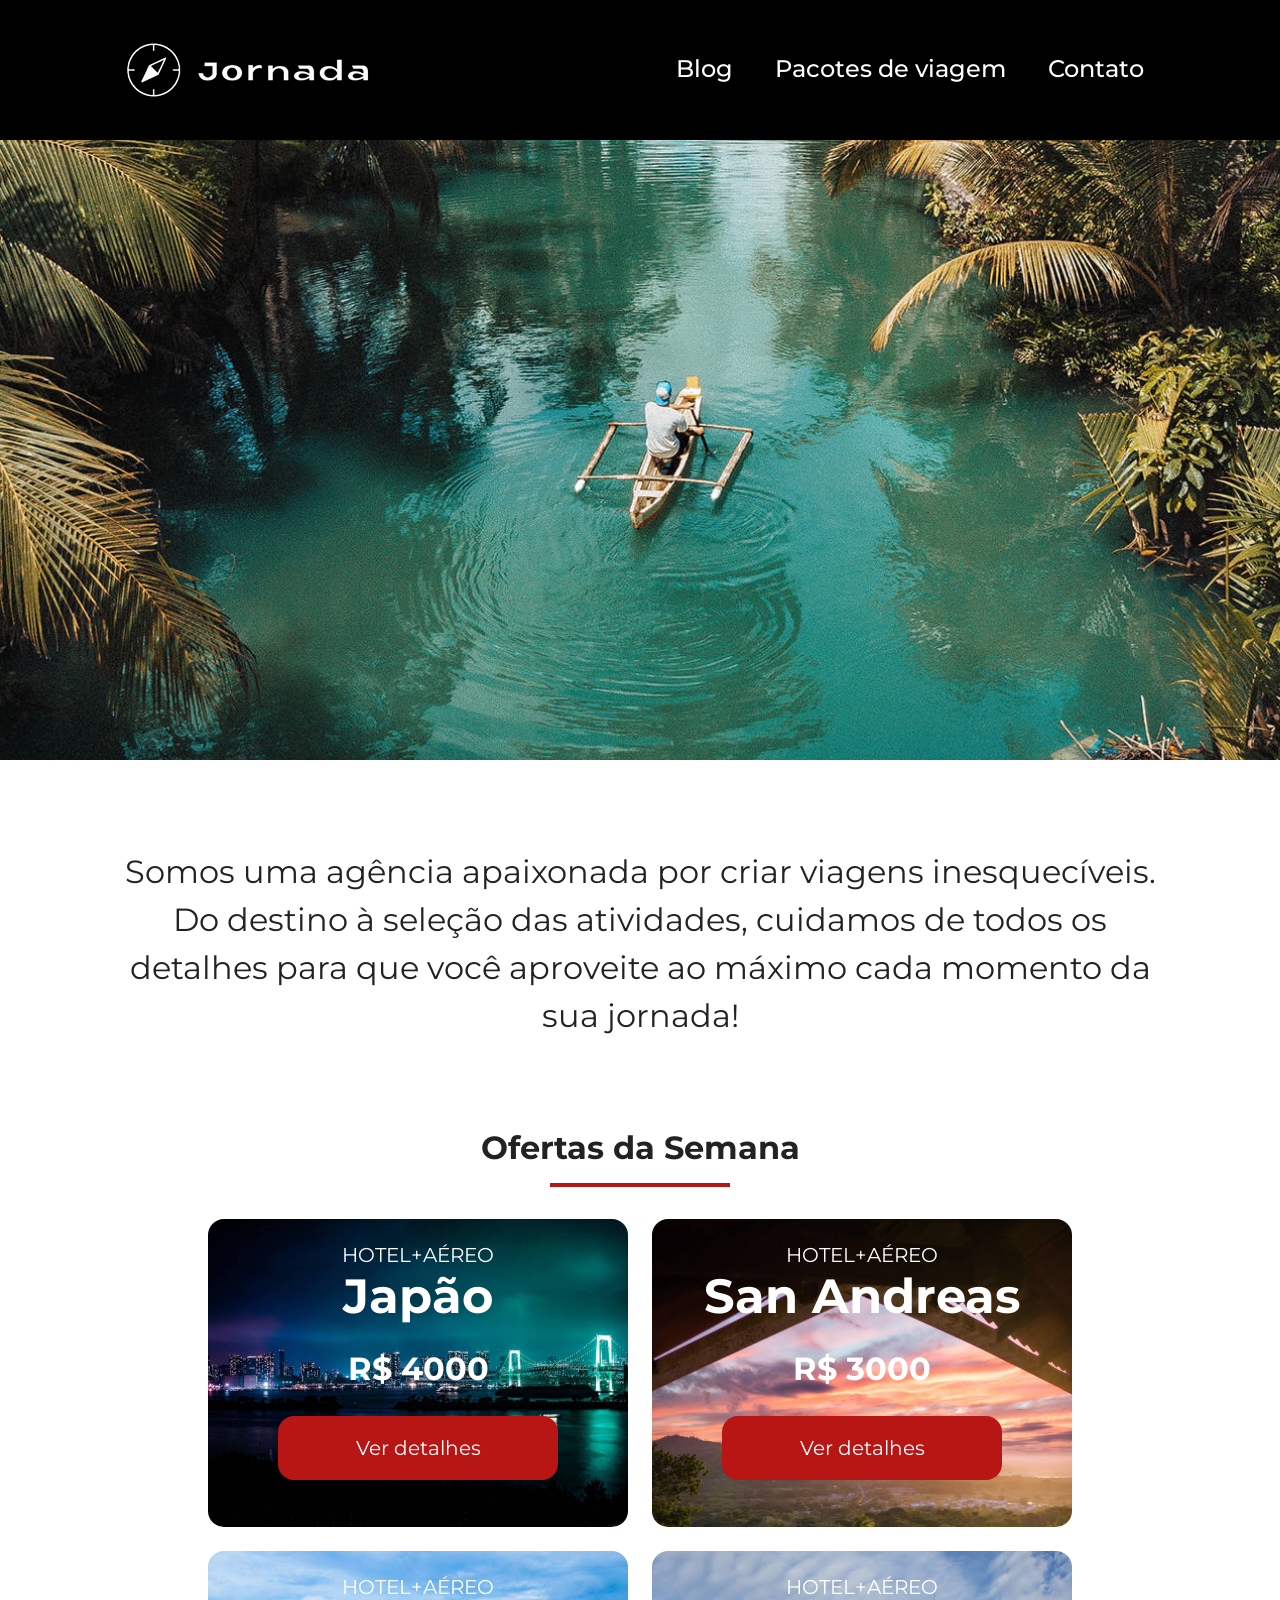
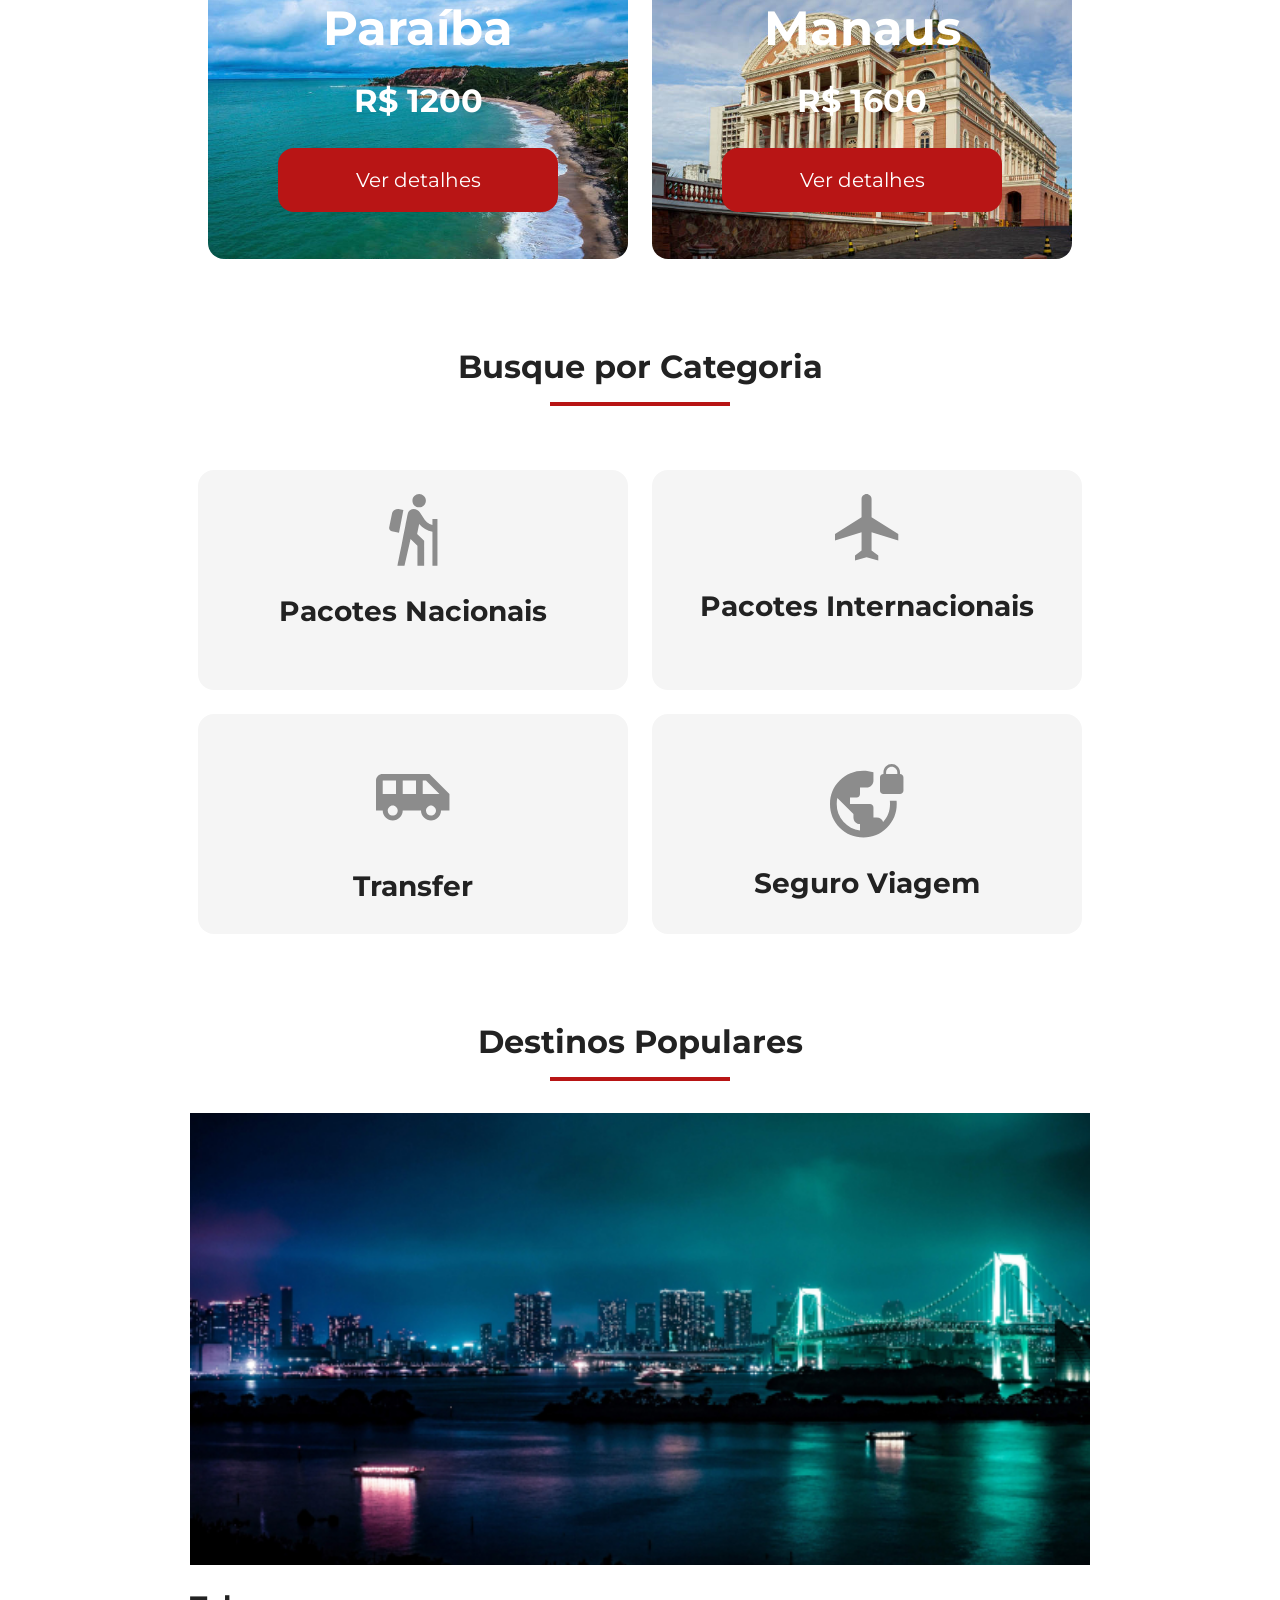
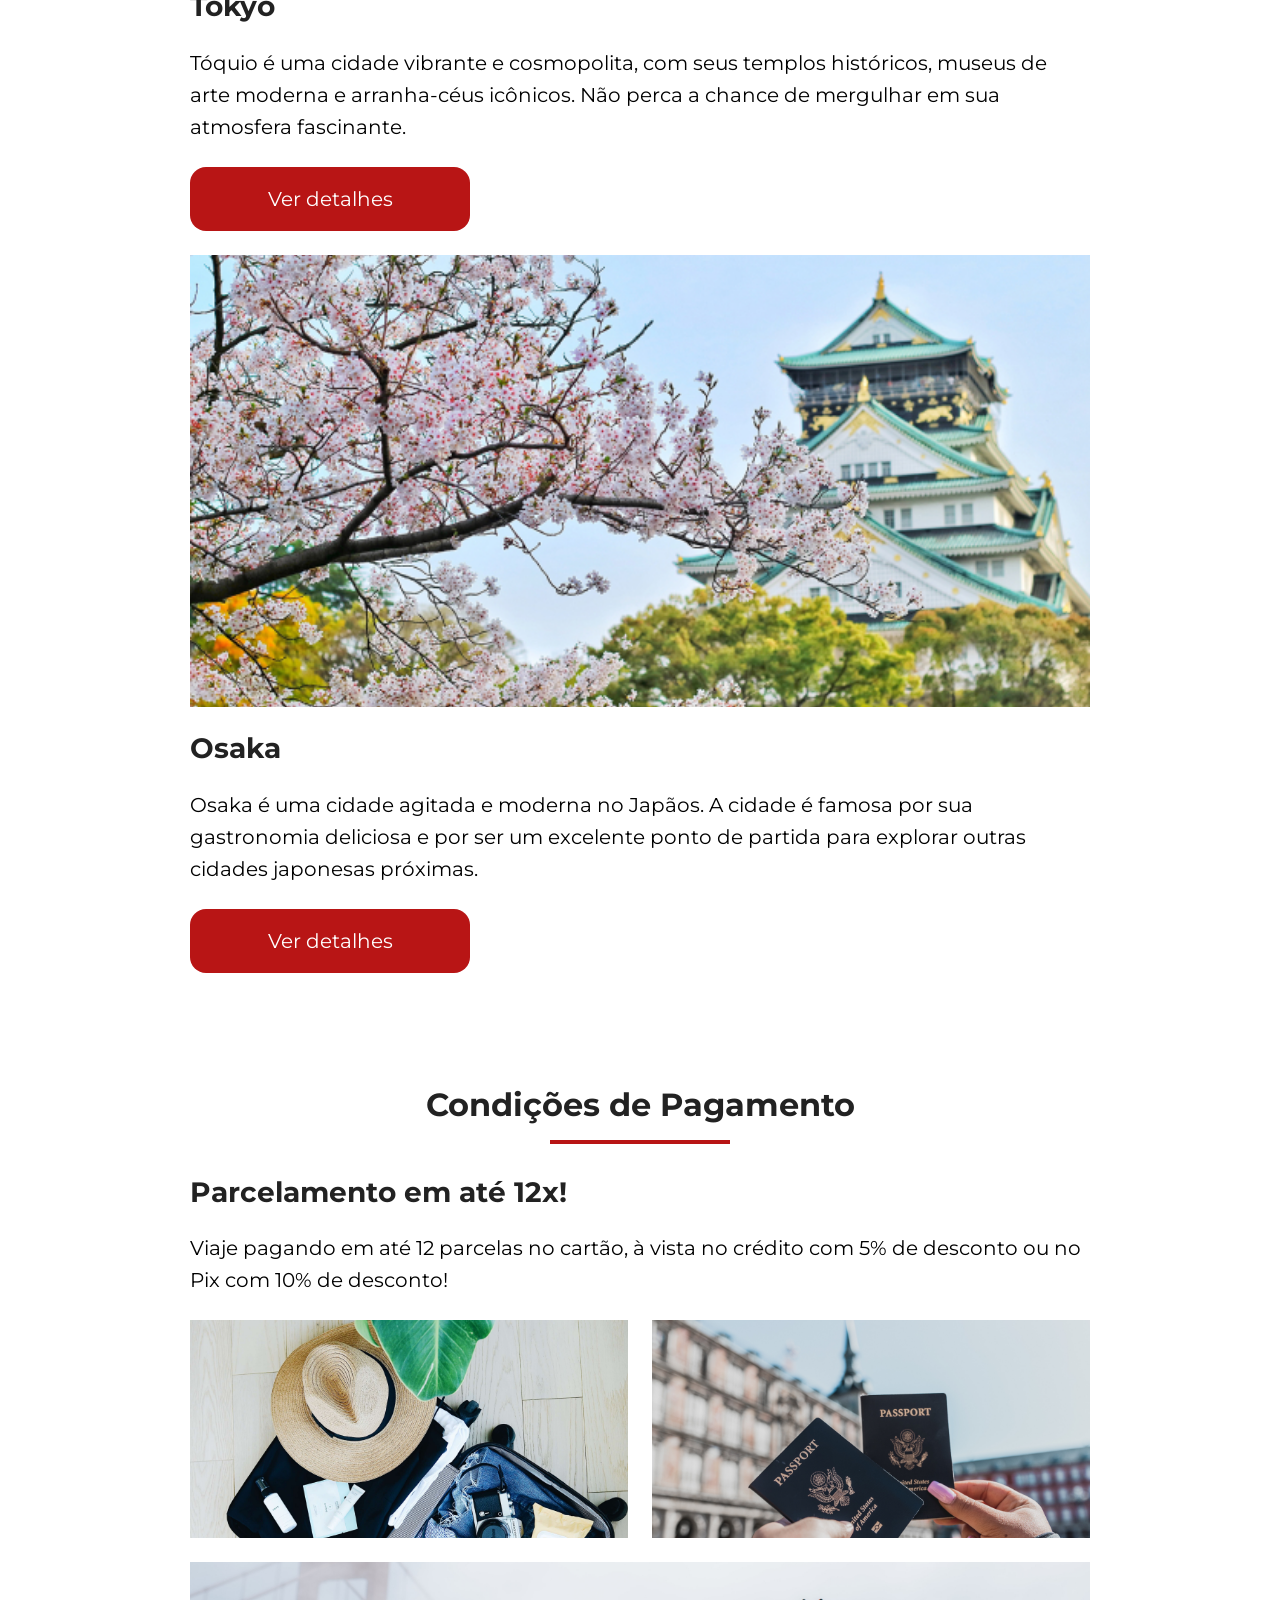
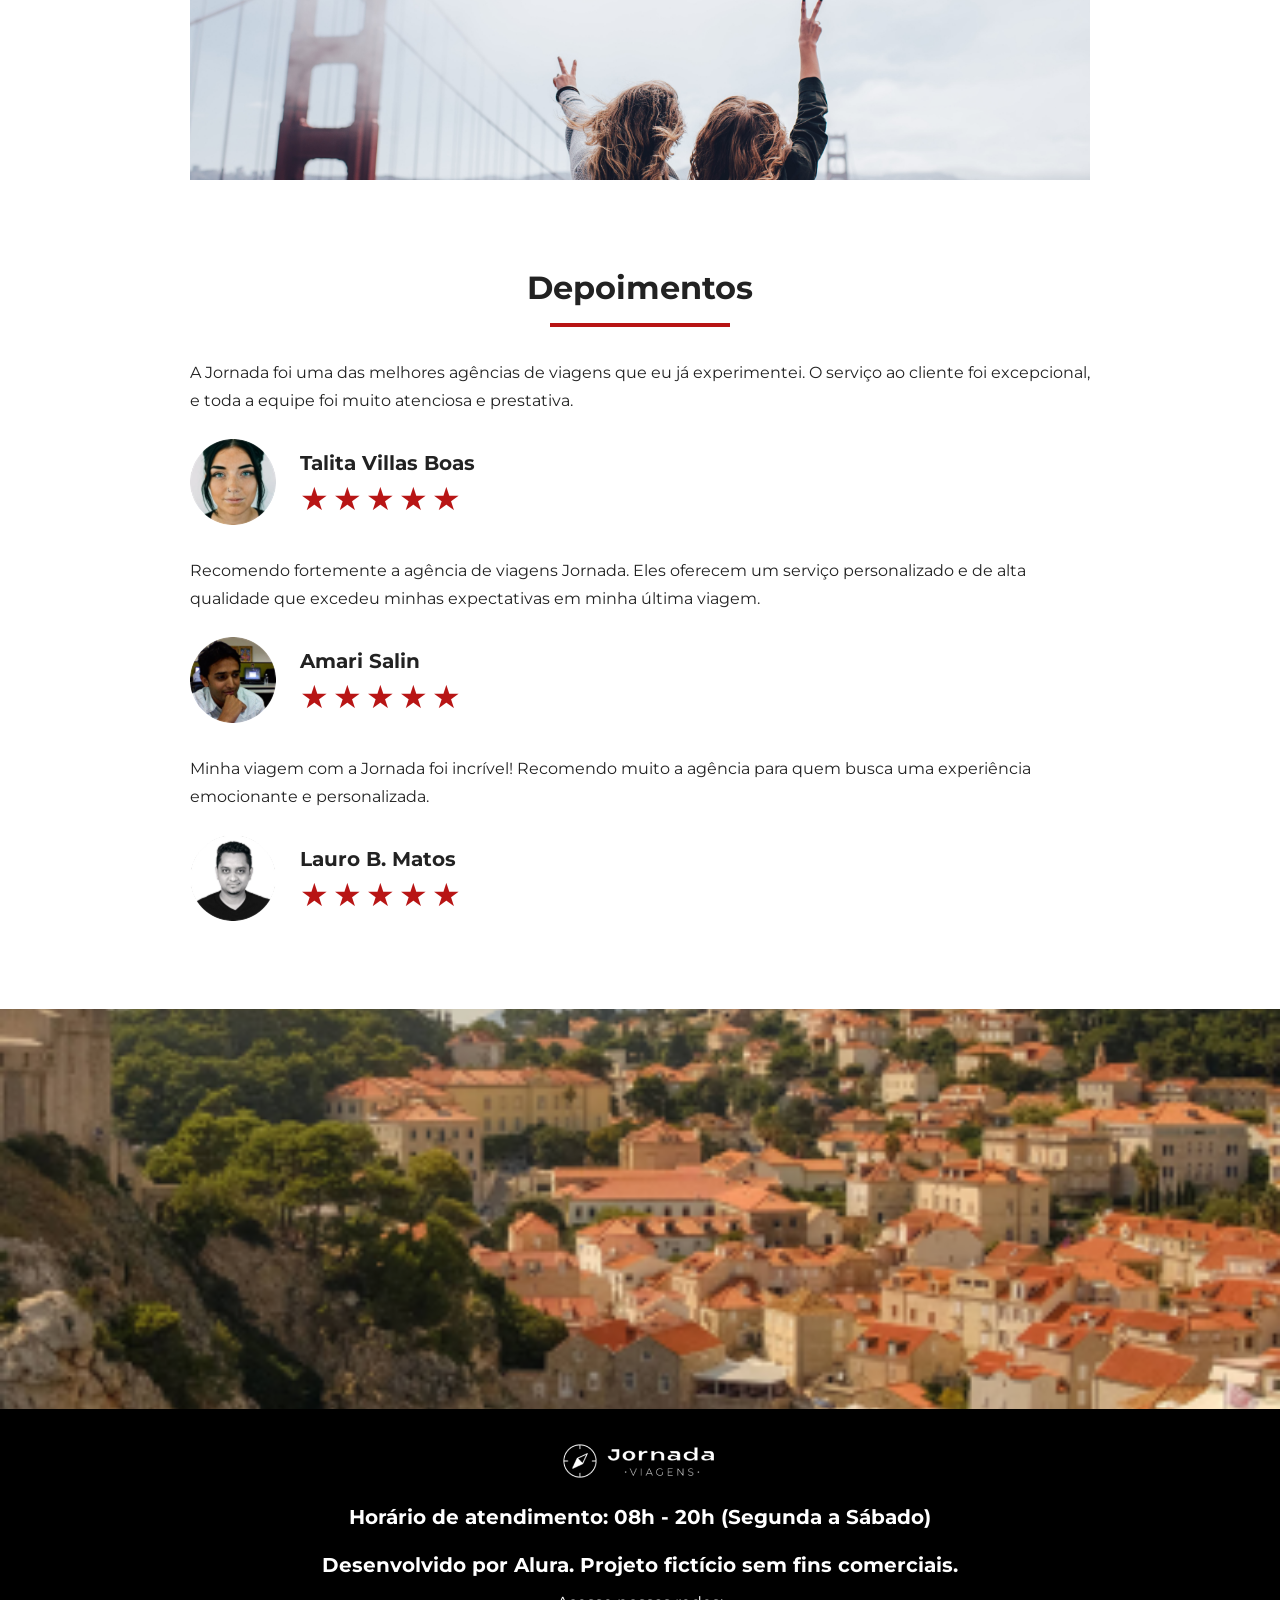
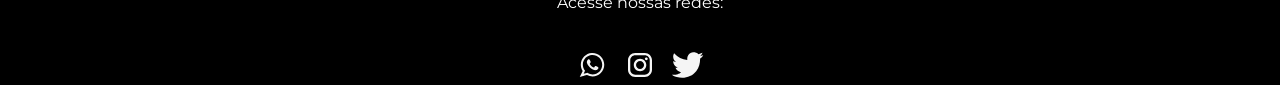
==== commit 6c9e773f: "adicionado footer e finalizando ele falta so media scree de 1440px" ====
--- a/index.html
+++ b/index.html
@@ -293,7 +293,24 @@
             </div>
           </footer>
         </article>
-
-    </section>
+    </section>
+    <section class="bottom-hero">
+      <div class="hero-bottom"></div>
+    </section>
+    <footer class="main-footer">
+      <div class="footer">
+      <img src="./img/Logo-branco.png" alt="logo da jonada-viagem" class="logo-footer">
+      <h2>Horário de atendimento: 08h - 20h (Segunda a Sábado)</h2>
+      <h2>Desenvolvido por Alura. Projeto fictício sem fins comerciais.</h2>
+      </div>
+      <div class="footer-social">
+        <p>Acesse nossas redes:</p>
+      <ul>
+        <li><a target="_blank" title="whatsapp da jornada viagem" href="#"><img src="./img/Whatsapp.svg" alt="whatsapp"></a></li>
+        <li><a target="_blank" title="instagram do jarnada viagem" href="#"><img src="./img/Instragam.svg" alt="instagram"></a></li>
+        <li><a target="_blank" title="twitter do jarnada viagem" href="#"><img src="./img/twiter.svg" alt="twitter"></a></li>
+      </ul>
+      </div>
+    </footer>
   </body>
 </html>
--- a/css/style.css
+++ b/css/style.css
@@ -5,4 +5,5 @@
 @import url("./category.css");
 @import url("./destinations.css");
 @import url("./payments.css");
-@import url("./testimonials.css");+@import url("./testimonials.css");
+@import url("./footer.css");
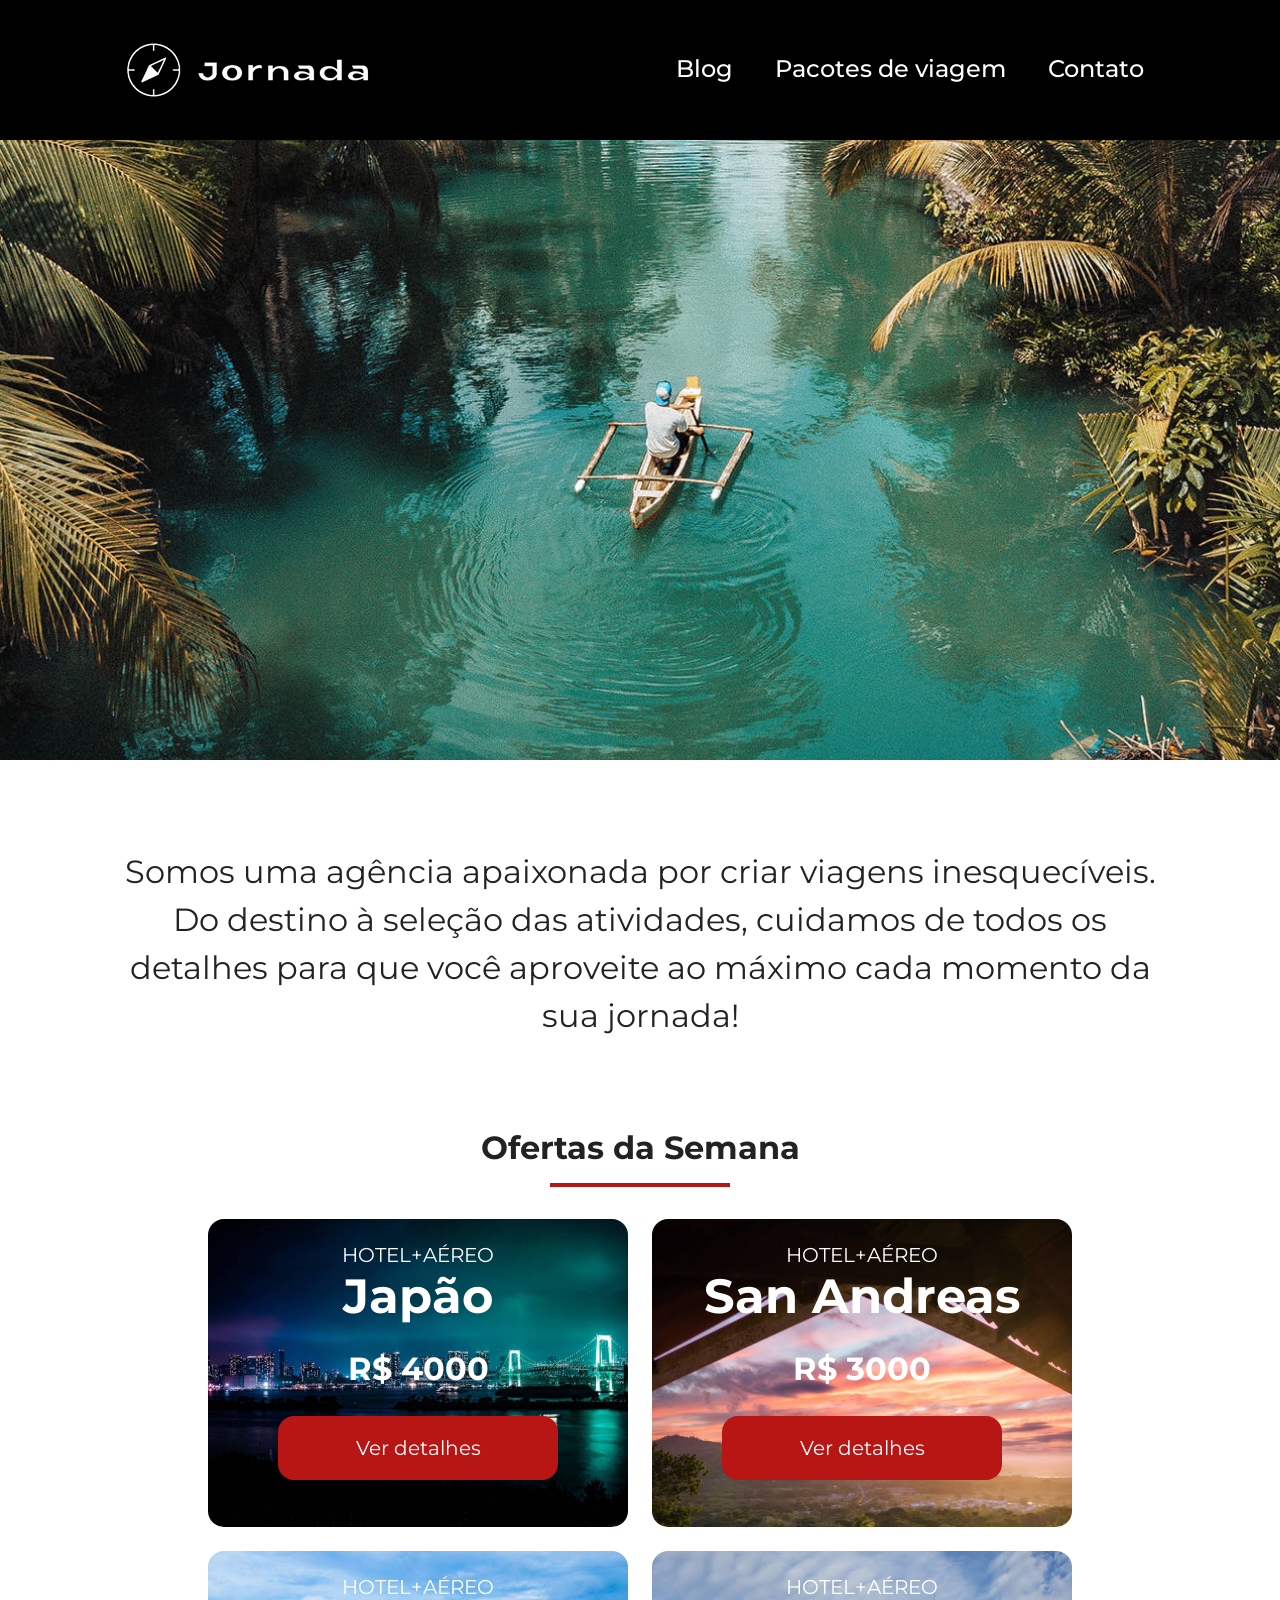
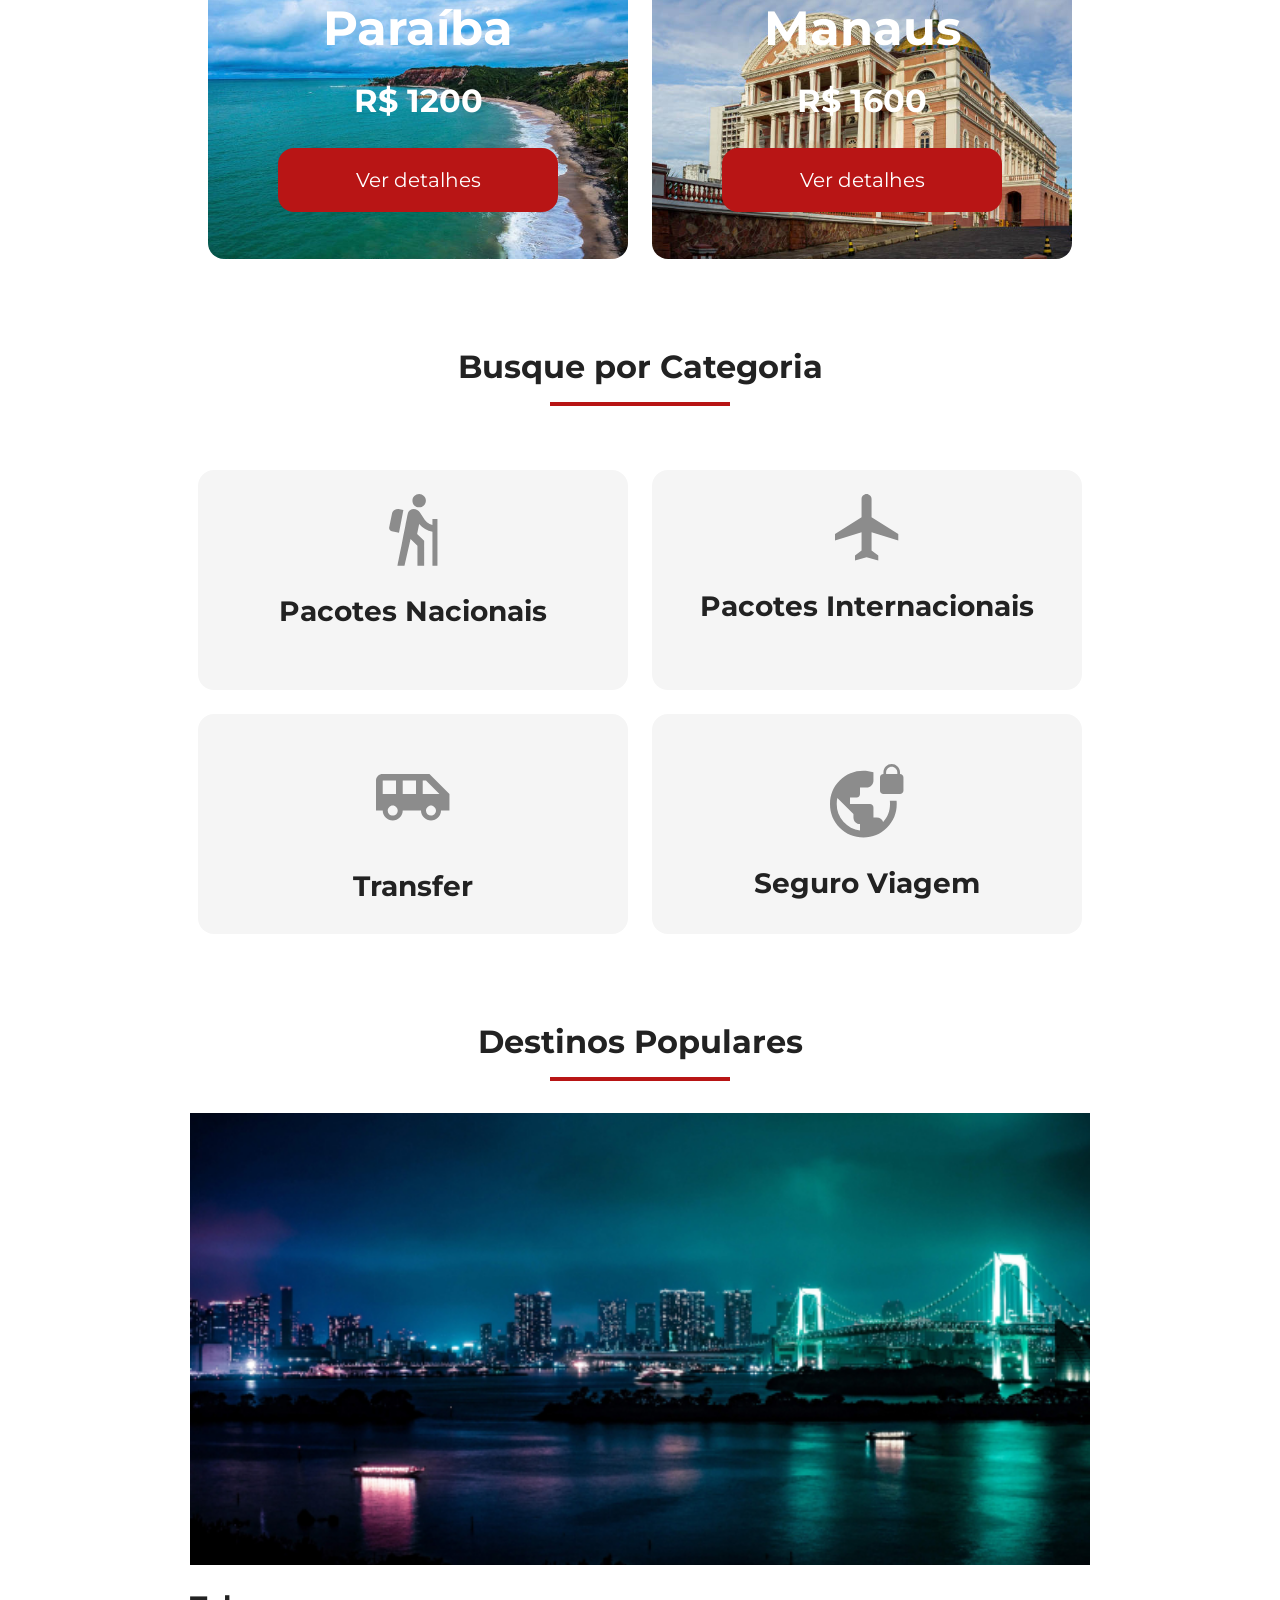
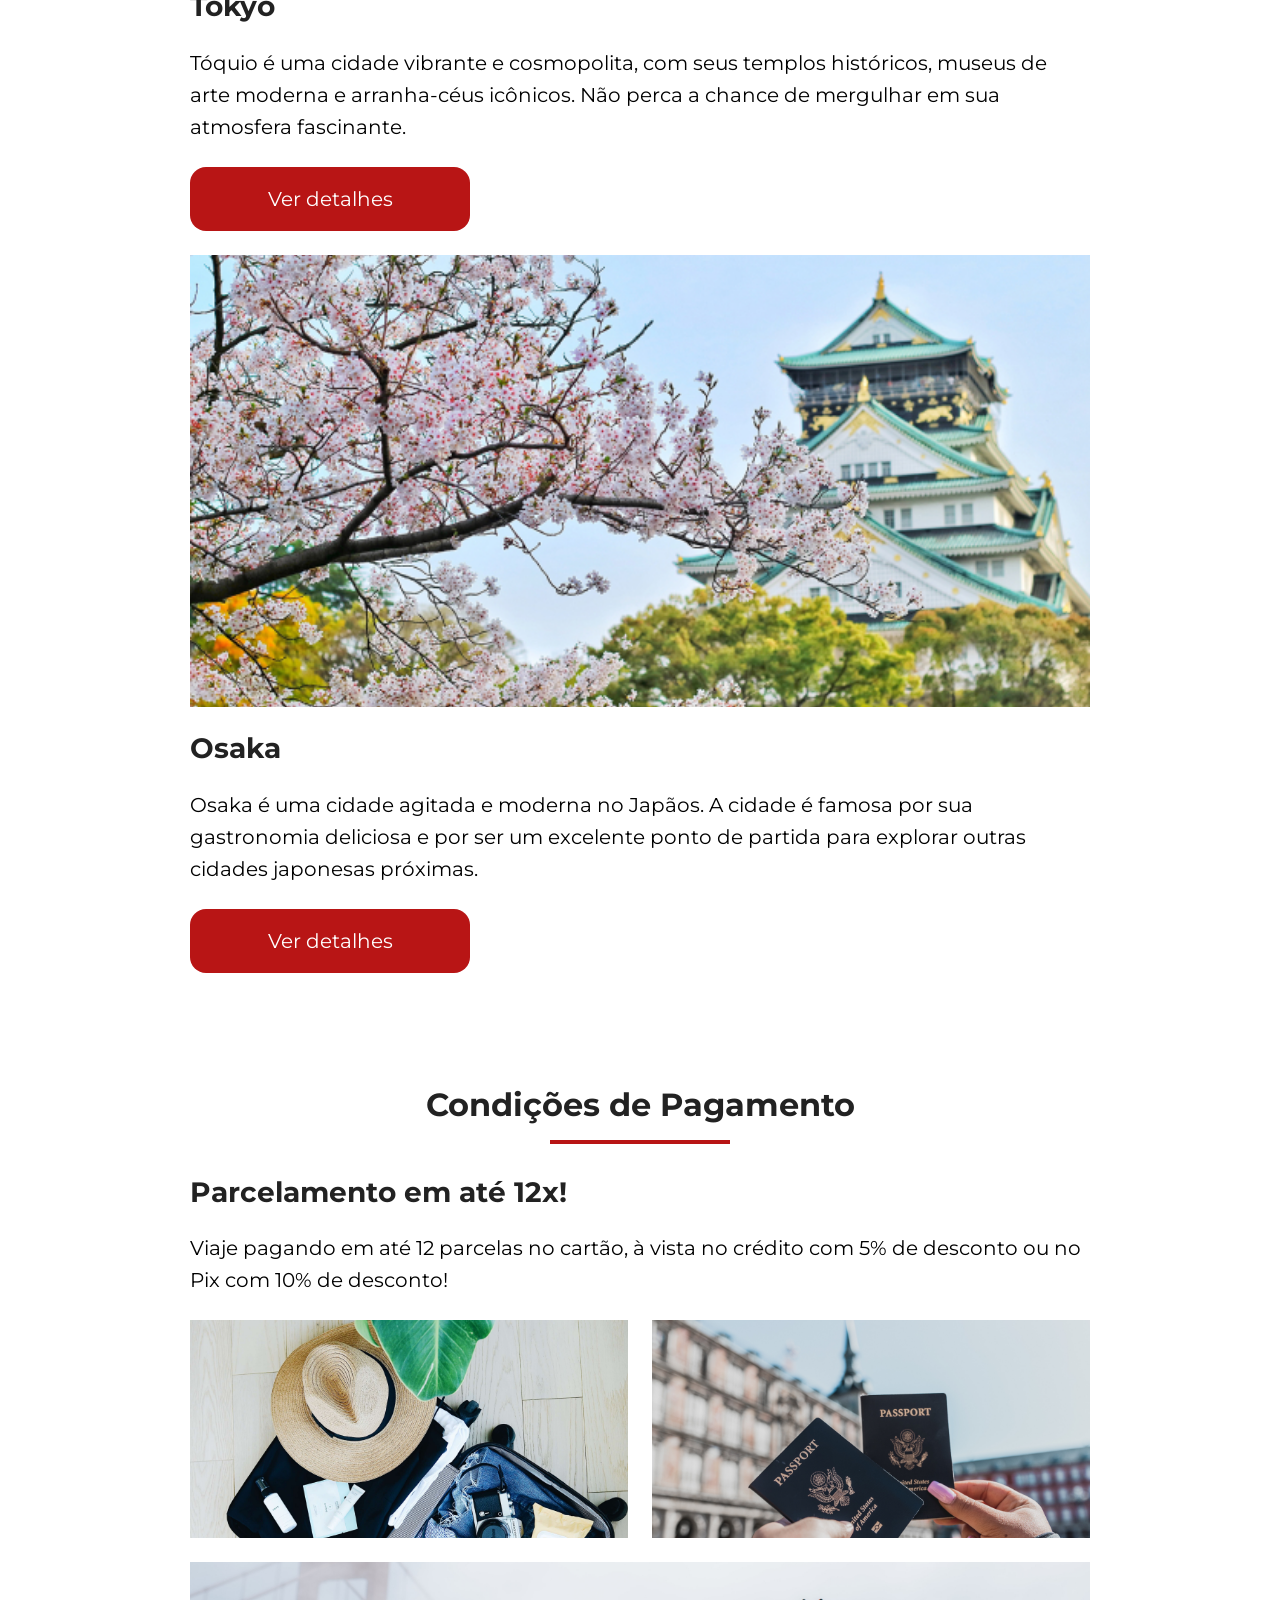
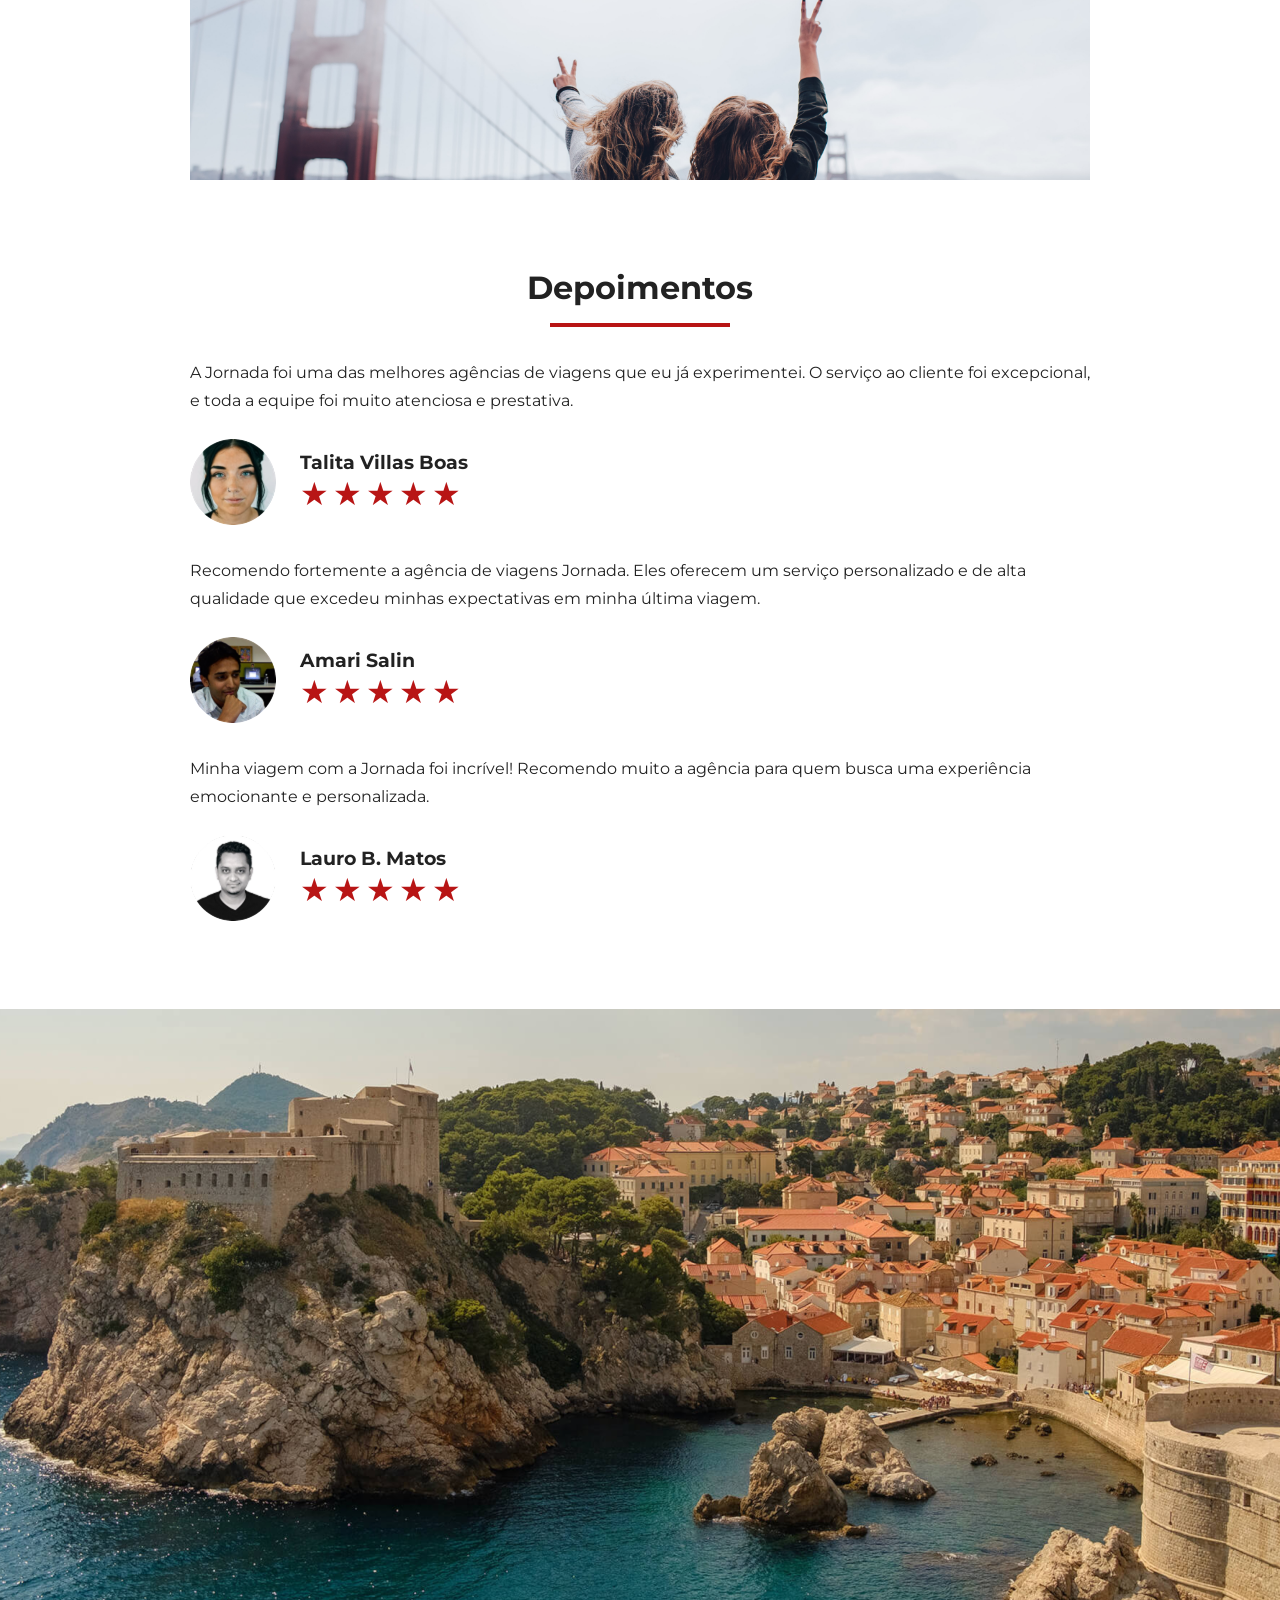
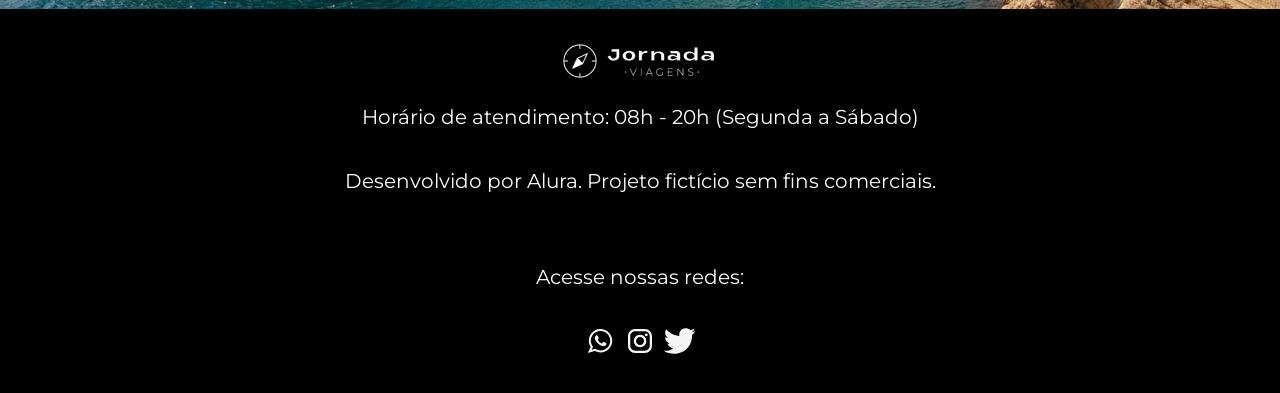
==== commit 810f17fe: "finalizando como o curso queria" ====
--- a/index.html
+++ b/index.html
@@ -48,6 +48,7 @@
         </nav>
       </div>
     </header>
+    <main></main>
     <section class="hero">
       <div class="hero-img"></div>
       <h2>
@@ -178,7 +179,7 @@
           <article class="destinations-item">
             <header>
               <div class="img-intes tokyo"></div>
-              <h4 class="title-container">Tokyo</h4>
+              <h3 class="title-container">Tokyo</h3>
               <p class="text-container">
                 Tóquio é uma cidade vibrante e cosmopolita, com seus templos
                 históricos, museus de arte moderna e arranha-céus icônicos. Não
@@ -198,7 +199,7 @@
           <article class="destinations-item">
             <header>
               <div class="img-intes osaka"></div>
-              <h4 class="title-container">Osaka</h4>
+              <h3 class="title-container">Osaka</h3>
               <p class="text-container">
                 Osaka é uma cidade agitada e moderna no Japãos. A cidade é
                 famosa por sua gastronomia deliciosa e por ser um excelente
@@ -252,7 +253,7 @@
           <footer>
             <img src="./img/avata1.png" alt="avatar Talita Villas Boas" class="avatar" />
             <div class="profile-content">
-            <h4 >Talita Villas Boas</h4>
+            <h3 >Talita Villas Boas</h3>
             <span class="star">&starf;</span>
             <span class="star">&starf;</span>
             <span class="star">&starf;</span>
@@ -268,7 +269,7 @@
           <footer>
             <img src="./img/avata2.png" alt="avatar Amari Salin" class="avatar" />
             <div class="profile-content">
-            <h4 >Amari Salin</h4>
+            <h3 >Amari Salin</h3>
             <span class="star">&starf;</span>
             <span class="star">&starf;</span>
             <span class="star">&starf;</span>
@@ -284,7 +285,7 @@
           <footer>
             <img src="./img/avata3.png" alt="avatar Lauro B. Matos" class="avatar" />
             <div class="profile-content">
-            <h4 >Lauro B. Matos</h4>
+            <h3 >Lauro B. Matos</h3>
             <span class="star">&starf;</span>
             <span class="star">&starf;</span>
             <span class="star">&starf;</span>
@@ -300,8 +301,8 @@
     <footer class="main-footer">
       <div class="footer">
       <img src="./img/Logo-branco.png" alt="logo da jonada-viagem" class="logo-footer">
-      <h2>Horário de atendimento: 08h - 20h (Segunda a Sábado)</h2>
-      <h2>Desenvolvido por Alura. Projeto fictício sem fins comerciais.</h2>
+      <p>Horário de atendimento: 08h - 20h (Segunda a Sábado)</p>
+      <p>Desenvolvido por Alura. Projeto fictício sem fins comerciais.</p>
       </div>
       <div class="footer-social">
         <p>Acesse nossas redes:</p>
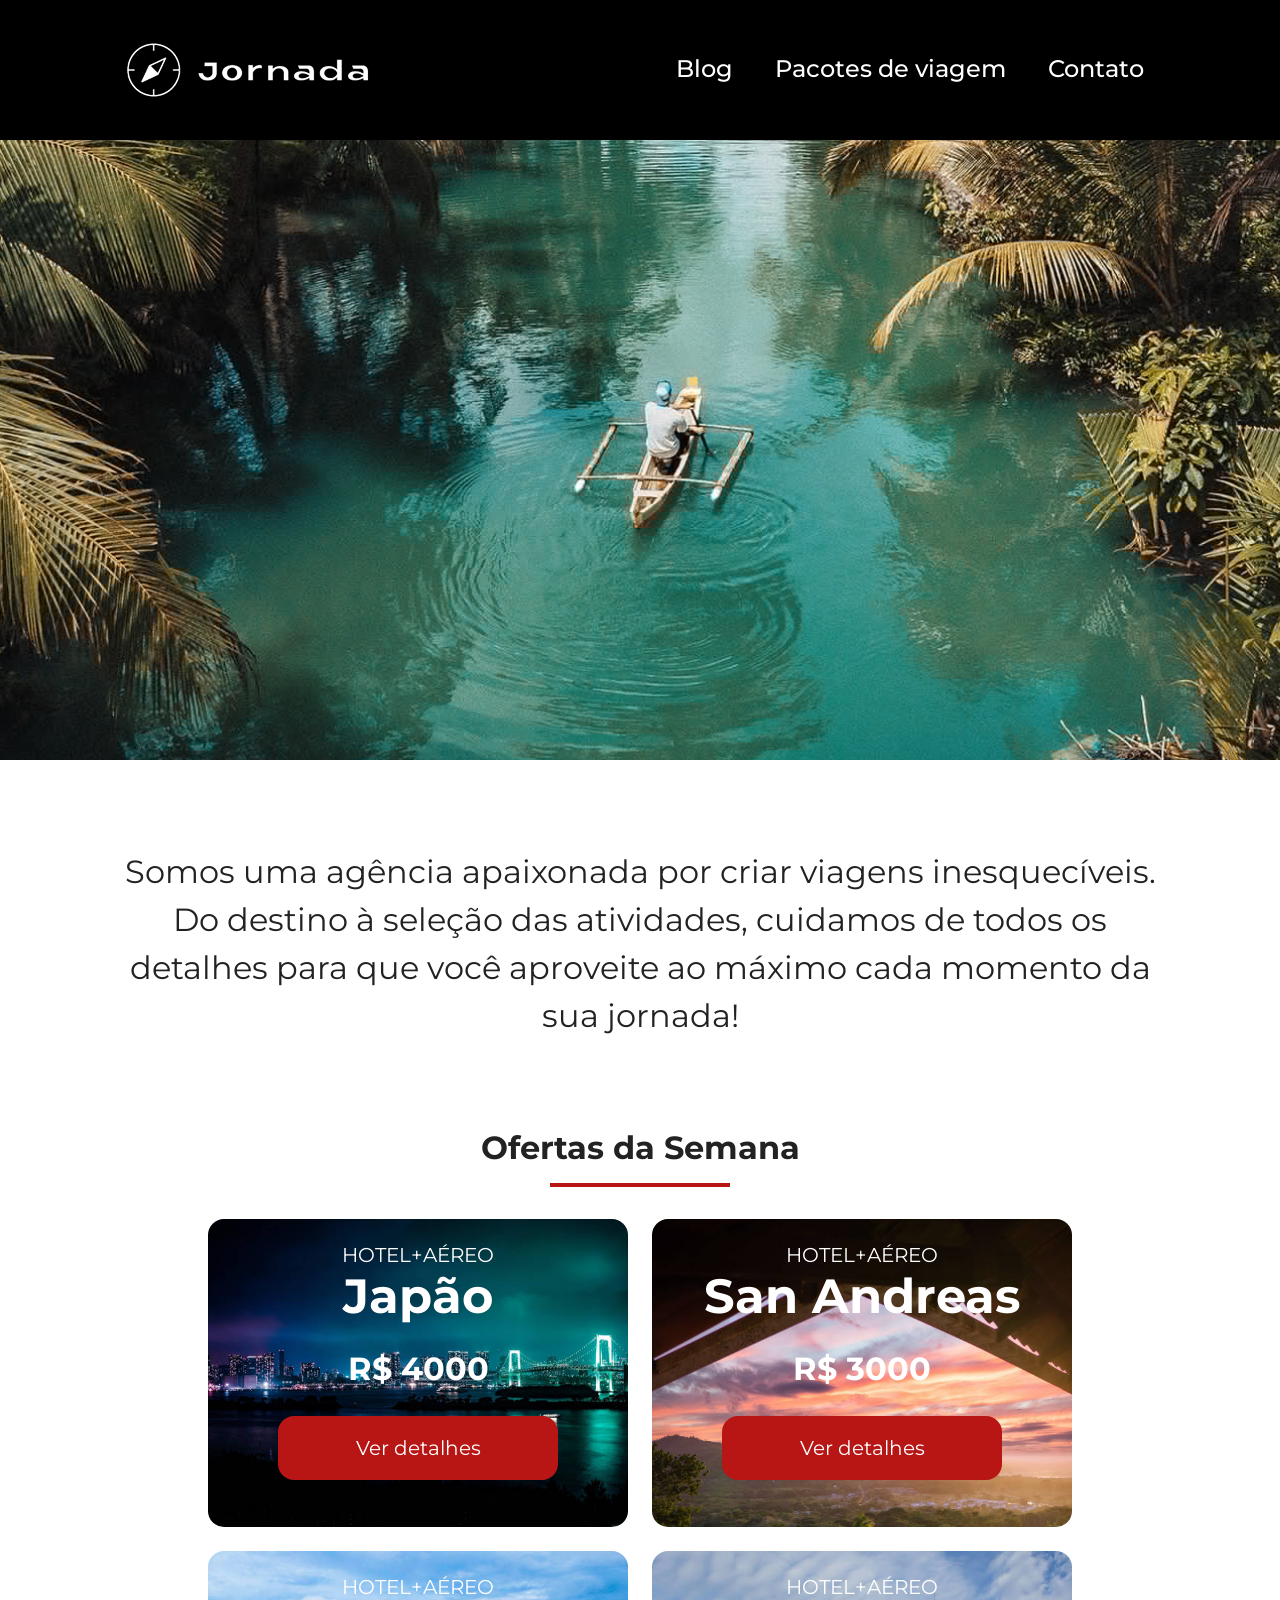
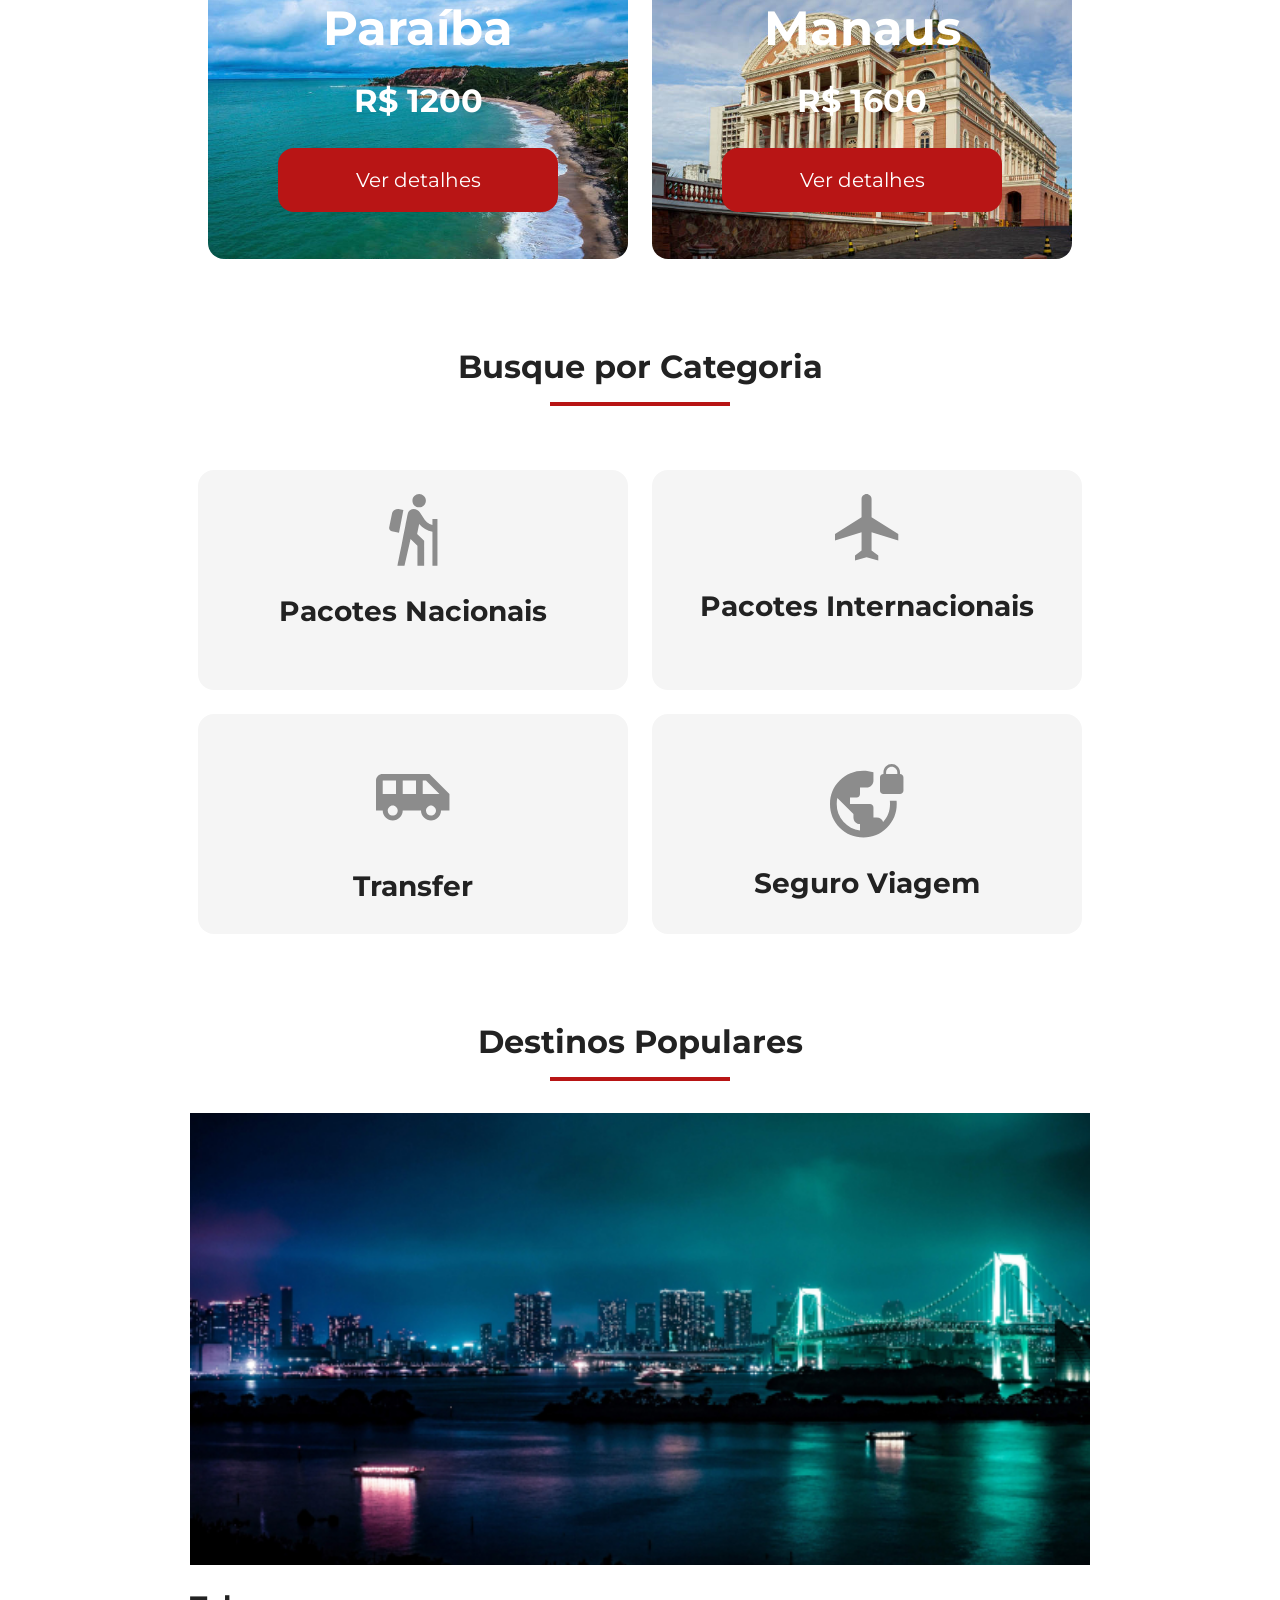
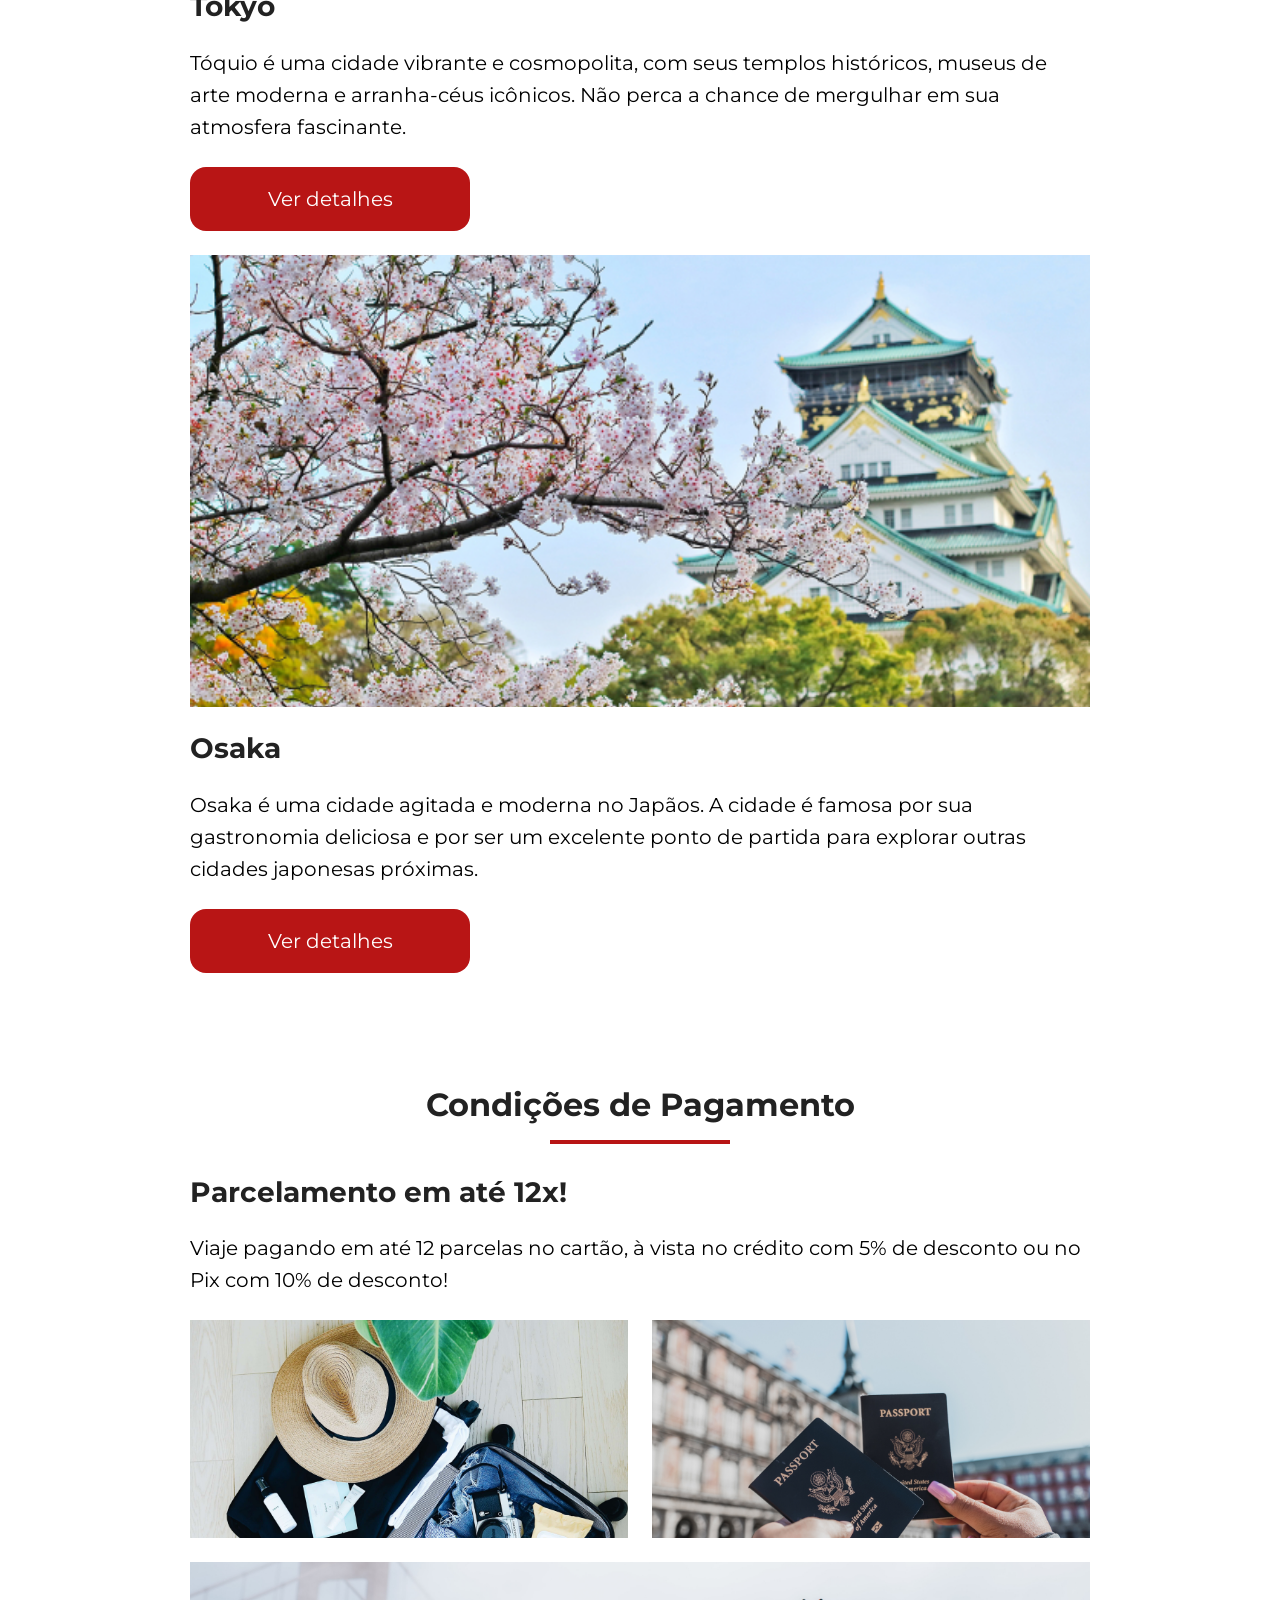
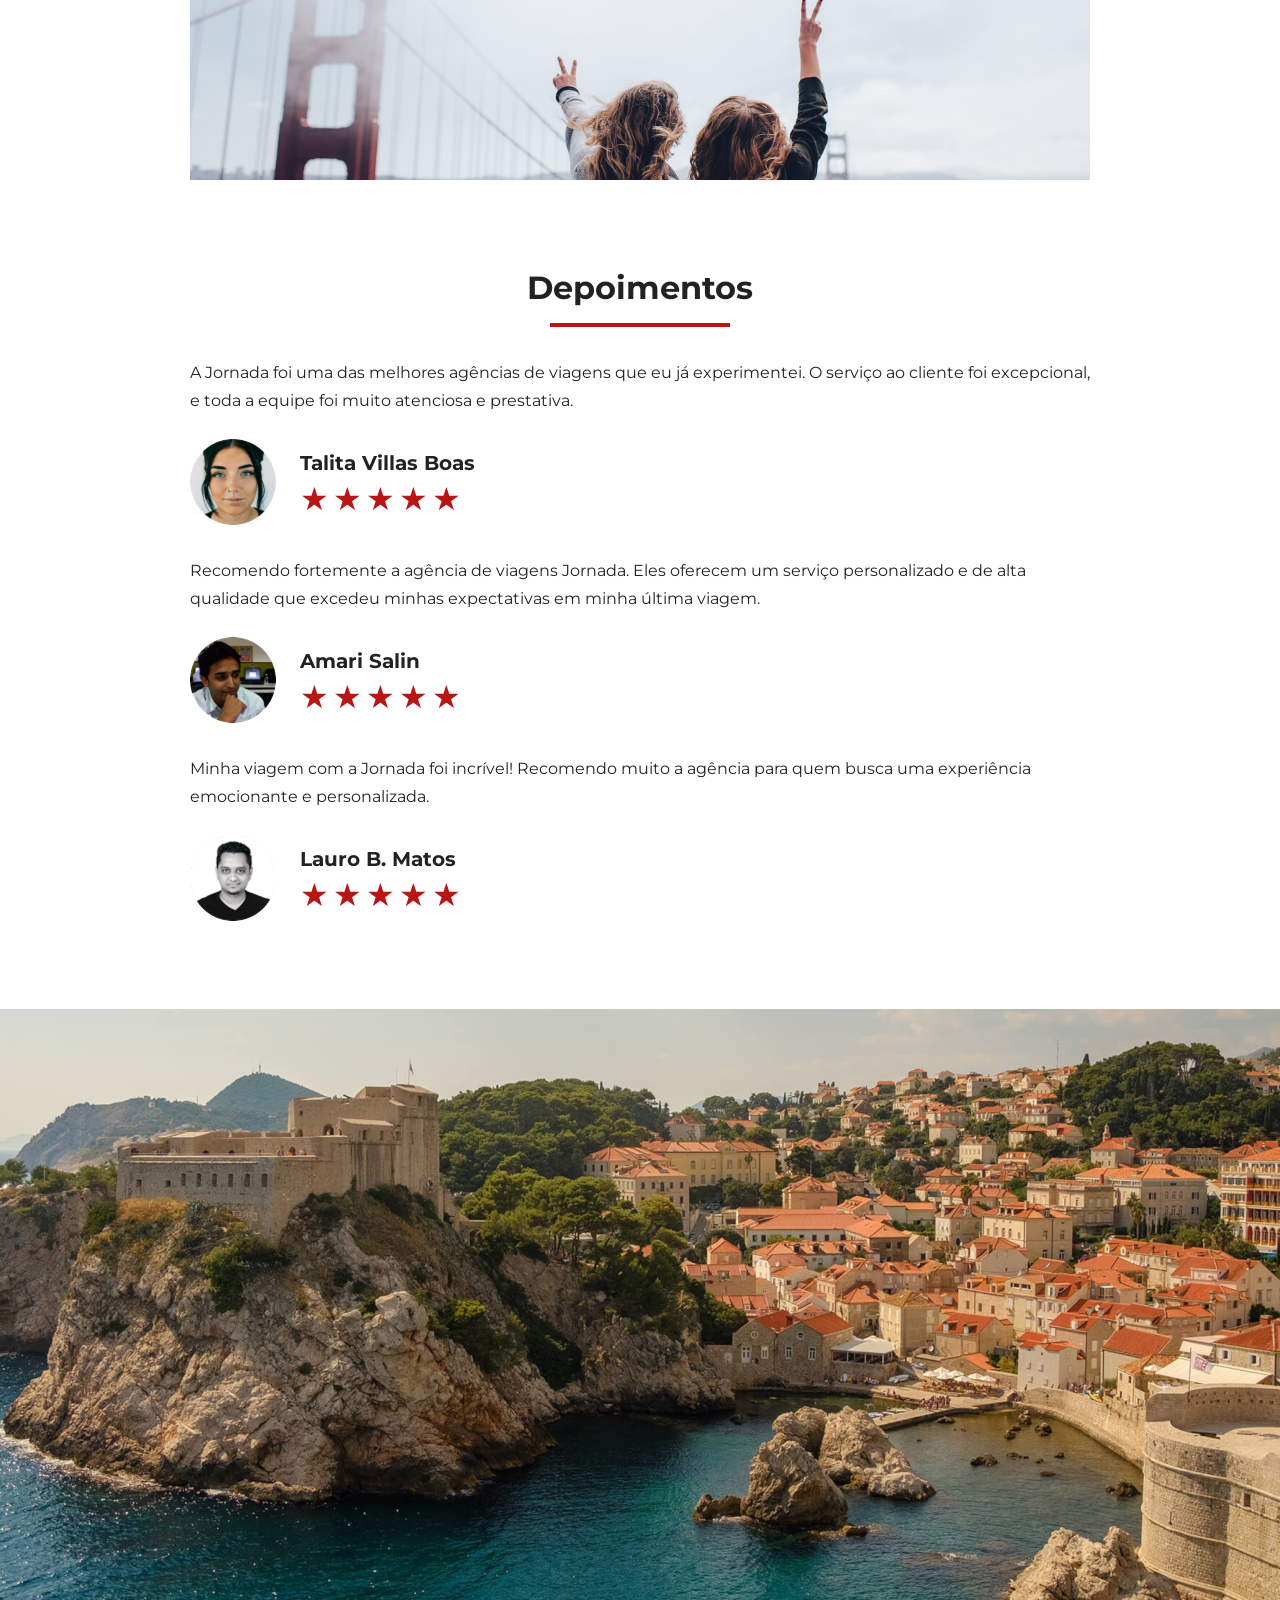
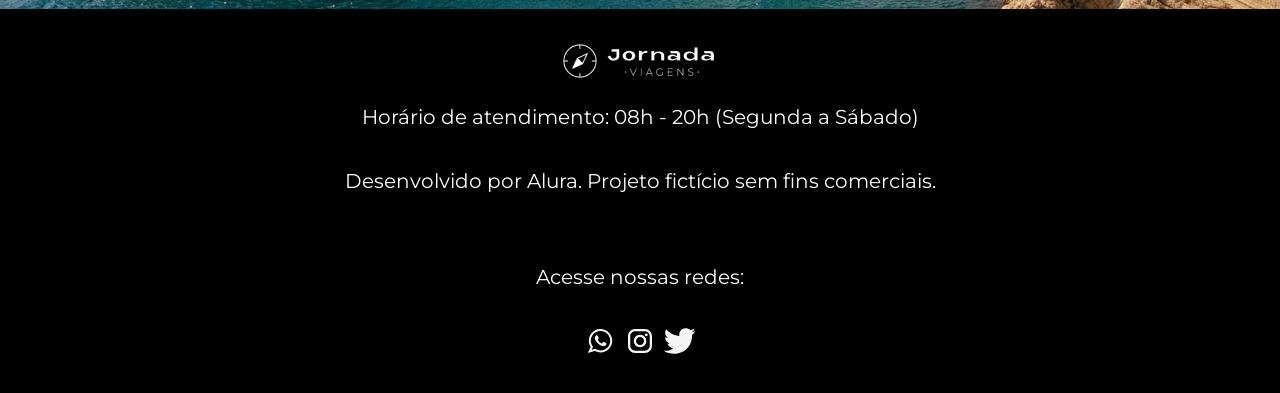
==== commit 669b51f5: "adicioando meta og" ====
--- a/index.html
+++ b/index.html
@@ -6,6 +6,13 @@
     <title>jornada-viagem</title>
     <link rel="stylesheet" href="css/style.css" />
     <link rel="shortcut icon" href="favicon.png" type="image/x-icon" />
+    <meta name="description" content="jornada viagem, uma agência apaixonada por criar viagens inesquecíveis.">
+
+    <meta name="og:title" content="jornada viagem">
+    <meta name="og:description" content="jornada viagem, uma agência apaixonada por criar viagens inesquecíveis.">
+    <meta name="og:image" content="https://matheusguilhermensilva.github.io/jornada-viagem-do-curso-alura/img/Logo-branco.png">
+    <meta name="og:type" content="website">
+    <meta name="og:url" content="https://matheusguilhermensilva.github.io/jornada-viagem-do-curso-alura">
   </head>
   <body>
     <header>
